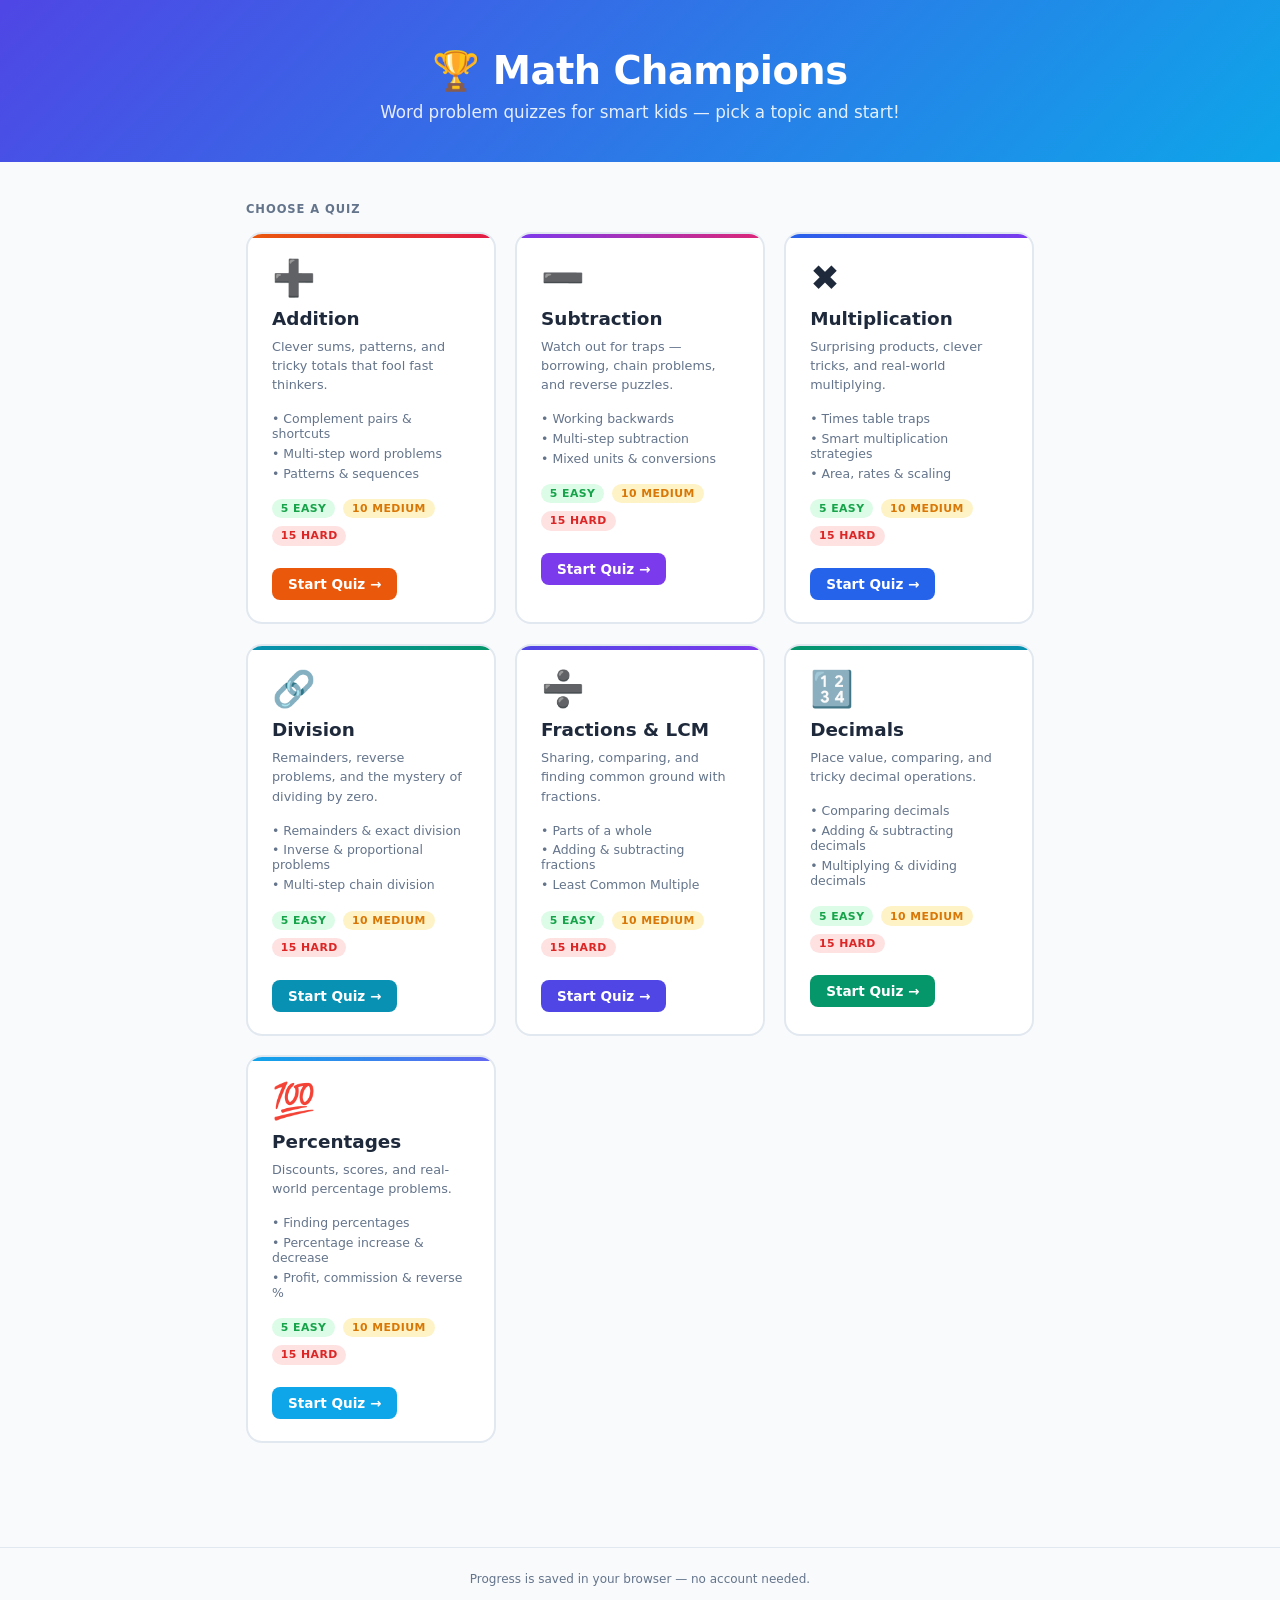
==== index.html @ 65eb4037 "Show 3 quiz cards per row on landing page Co-Authored-By: Claude Sonnet 4.6 <noreply@anthropic.com>" ====
<!DOCTYPE html>
<html lang="en">
<head>
  <meta charset="UTF-8" />
  <meta name="viewport" content="width=device-width, initial-scale=1.0" />
  <title>Math Champions</title>
  <style>
    :root {
      --text: #1e293b;
      --muted: #64748b;
      --border: #e2e8f0;
      --bg: #f8fafc;
    }
    * { box-sizing: border-box; margin: 0; padding: 0; }
    body {
      font-family: 'Segoe UI', system-ui, sans-serif;
      background: var(--bg);
      color: var(--text);
      min-height: 100vh;
      display: flex;
      flex-direction: column;
    }

    header {
      background: linear-gradient(135deg, #4f46e5 0%, #0ea5e9 100%);
      color: white;
      text-align: center;
      padding: 3rem 1rem 2.5rem;
    }
    header h1 { font-size: 2.4rem; font-weight: 900; letter-spacing: -0.5px; }
    header p  { font-size: 1.05rem; opacity: 0.88; margin-top: 0.5rem; }

    main {
      flex: 1;
      max-width: 820px;
      margin: 2.5rem auto;
      padding: 0 1rem 4rem;
      width: 100%;
    }

    .section-label {
      font-size: 0.72rem;
      font-weight: 700;
      text-transform: uppercase;
      letter-spacing: 0.08em;
      color: var(--muted);
      margin-bottom: 1rem;
    }

    .quiz-grid {
      display: grid;
      grid-template-columns: 1fr 1fr 1fr;
      gap: 1.2rem;
    }

    .quiz-card {
      background: white;
      border: 2px solid var(--border);
      border-radius: 16px;
      padding: 1.6rem 1.5rem 1.4rem;
      text-decoration: none;
      color: var(--text);
      display: flex;
      flex-direction: column;
      gap: 0.5rem;
      transition: transform 0.15s, box-shadow 0.15s, border-color 0.15s;
      position: relative;
      overflow: hidden;
    }
    .quiz-card::before {
      content: '';
      position: absolute;
      top: 0; left: 0; right: 0;
      height: 4px;
      border-radius: 16px 16px 0 0;
    }
    .quiz-card.fractions::before    { background: linear-gradient(90deg, #4f46e5, #7c3aed); }
    .quiz-card.percentages::before  { background: linear-gradient(90deg, #0ea5e9, #6366f1); }
    .quiz-card.decimals::before     { background: linear-gradient(90deg, #059669, #0891b2); }
    .quiz-card.addition::before     { background: linear-gradient(90deg, #ea580c, #e11d48); }
    .quiz-card.subtraction::before  { background: linear-gradient(90deg, #7c3aed, #db2777); }
    .quiz-card.multiplication::before { background: linear-gradient(90deg, #2563eb, #7c3aed); }
    .quiz-card.division::before     { background: linear-gradient(90deg, #0891b2, #059669); }

    .quiz-card:hover {
      transform: translateY(-3px);
      box-shadow: 0 8px 24px rgba(0,0,0,0.1);
    }
    .quiz-card.fractions:hover      { border-color: #a5b4fc; }
    .quiz-card.percentages:hover    { border-color: #7dd3fc; }
    .quiz-card.decimals:hover       { border-color: #6ee7b7; }
    .quiz-card.addition:hover       { border-color: #fdba74; }
    .quiz-card.subtraction:hover    { border-color: #d8b4fe; }
    .quiz-card.multiplication:hover { border-color: #93c5fd; }
    .quiz-card.division:hover       { border-color: #67e8f9; }

    .card-icon { font-size: 2.2rem; line-height: 1; margin-bottom: 0.3rem; }
    .card-title {
      font-size: 1.15rem;
      font-weight: 800;
    }
    .card-subtitle {
      font-size: 0.8rem;
      color: var(--muted);
      line-height: 1.5;
    }
    .card-meta {
      display: flex;
      gap: 0.5rem;
      flex-wrap: wrap;
      margin-top: 0.5rem;
    }
    .meta-tag {
      font-size: 0.68rem;
      font-weight: 700;
      padding: 0.2rem 0.55rem;
      border-radius: 50px;
      text-transform: uppercase;
      letter-spacing: 0.04em;
    }
    .tag-easy   { background: #dcfce7; color: #16a34a; }
    .tag-medium { background: #fef3c7; color: #d97706; }
    .tag-hard   { background: #fee2e2; color: #dc2626; }

    .card-cta {
      margin-top: 0.9rem;
      display: inline-flex;
      align-items: center;
      gap: 0.4rem;
      font-size: 0.85rem;
      font-weight: 700;
      padding: 0.5rem 1rem;
      border-radius: 8px;
      color: white;
      align-self: flex-start;
    }
    .quiz-card.fractions    .card-cta { background: #4f46e5; }
    .quiz-card.percentages  .card-cta { background: #0ea5e9; }
    .quiz-card.decimals     .card-cta { background: #059669; }
    .quiz-card.addition     .card-cta { background: #ea580c; }
    .quiz-card.subtraction  .card-cta { background: #7c3aed; }
    .quiz-card.multiplication .card-cta { background: #2563eb; }
    .quiz-card.division     .card-cta { background: #0891b2; }

    .topics-list {
      list-style: none;
      margin-top: 0.4rem;
    }
    .topics-list li {
      font-size: 0.78rem;
      color: var(--muted);
      padding: 0.15rem 0;
    }
    .topics-list li::before { content: '• '; }

    footer {
      text-align: center;
      font-size: 0.75rem;
      color: var(--muted);
      padding: 1.5rem 1rem;
      border-top: 1px solid var(--border);
    }

    @media (max-width: 700px) {
      .quiz-grid { grid-template-columns: 1fr 1fr; }
    }
    @media (max-width: 480px) {
      .quiz-grid { grid-template-columns: 1fr; }
      header h1 { font-size: 1.8rem; }
    }
  </style>
</head>
<body>

<header>
  <h1>🏆 Math Champions</h1>
  <p>Word problem quizzes for smart kids — pick a topic and start!</p>
</header>

<main>
  <div class="section-label">Choose a Quiz</div>
  <div class="quiz-grid">

    <a class="quiz-card addition" href="addition.html">
      <div class="card-icon">➕</div>
      <div class="card-title">Addition</div>
      <div class="card-subtitle">Clever sums, patterns, and tricky totals that fool fast thinkers.</div>
      <ul class="topics-list">
        <li>Complement pairs &amp; shortcuts</li>
        <li>Multi-step word problems</li>
        <li>Patterns &amp; sequences</li>
      </ul>
      <div class="card-meta">
        <span class="meta-tag tag-easy">5 Easy</span>
        <span class="meta-tag tag-medium">10 Medium</span>
        <span class="meta-tag tag-hard">15 Hard</span>
      </div>
      <span class="card-cta">Start Quiz →</span>
    </a>

    <a class="quiz-card subtraction" href="subtraction.html">
      <div class="card-icon">➖</div>
      <div class="card-title">Subtraction</div>
      <div class="card-subtitle">Watch out for traps — borrowing, chain problems, and reverse puzzles.</div>
      <ul class="topics-list">
        <li>Working backwards</li>
        <li>Multi-step subtraction</li>
        <li>Mixed units &amp; conversions</li>
      </ul>
      <div class="card-meta">
        <span class="meta-tag tag-easy">5 Easy</span>
        <span class="meta-tag tag-medium">10 Medium</span>
        <span class="meta-tag tag-hard">15 Hard</span>
      </div>
      <span class="card-cta">Start Quiz →</span>
    </a>

    <a class="quiz-card multiplication" href="multiplication.html">
      <div class="card-icon">✖️</div>
      <div class="card-title">Multiplication</div>
      <div class="card-subtitle">Surprising products, clever tricks, and real-world multiplying.</div>
      <ul class="topics-list">
        <li>Times table traps</li>
        <li>Smart multiplication strategies</li>
        <li>Area, rates &amp; scaling</li>
      </ul>
      <div class="card-meta">
        <span class="meta-tag tag-easy">5 Easy</span>
        <span class="meta-tag tag-medium">10 Medium</span>
        <span class="meta-tag tag-hard">15 Hard</span>
      </div>
      <span class="card-cta">Start Quiz →</span>
    </a>

    <a class="quiz-card division" href="division.html">
      <div class="card-icon">🔗</div>
      <div class="card-title">Division</div>
      <div class="card-subtitle">Remainders, reverse problems, and the mystery of dividing by zero.</div>
      <ul class="topics-list">
        <li>Remainders &amp; exact division</li>
        <li>Inverse &amp; proportional problems</li>
        <li>Multi-step chain division</li>
      </ul>
      <div class="card-meta">
        <span class="meta-tag tag-easy">5 Easy</span>
        <span class="meta-tag tag-medium">10 Medium</span>
        <span class="meta-tag tag-hard">15 Hard</span>
      </div>
      <span class="card-cta">Start Quiz →</span>
    </a>

    <a class="quiz-card fractions" href="fractions.html">
      <div class="card-icon">➗</div>
      <div class="card-title">Fractions &amp; LCM</div>
      <div class="card-subtitle">Sharing, comparing, and finding common ground with fractions.</div>
      <ul class="topics-list">
        <li>Parts of a whole</li>
        <li>Adding &amp; subtracting fractions</li>
        <li>Least Common Multiple</li>
      </ul>
      <div class="card-meta">
        <span class="meta-tag tag-easy">5 Easy</span>
        <span class="meta-tag tag-medium">10 Medium</span>
        <span class="meta-tag tag-hard">15 Hard</span>
      </div>
      <span class="card-cta">Start Quiz →</span>
    </a>

    <a class="quiz-card decimals" href="decimals.html">
      <div class="card-icon">🔢</div>
      <div class="card-title">Decimals</div>
      <div class="card-subtitle">Place value, comparing, and tricky decimal operations.</div>
      <ul class="topics-list">
        <li>Comparing decimals</li>
        <li>Adding &amp; subtracting decimals</li>
        <li>Multiplying &amp; dividing decimals</li>
      </ul>
      <div class="card-meta">
        <span class="meta-tag tag-easy">5 Easy</span>
        <span class="meta-tag tag-medium">10 Medium</span>
        <span class="meta-tag tag-hard">15 Hard</span>
      </div>
      <span class="card-cta">Start Quiz →</span>
    </a>

    <a class="quiz-card percentages" href="percentages.html">
      <div class="card-icon">💯</div>
      <div class="card-title">Percentages</div>
      <div class="card-subtitle">Discounts, scores, and real-world percentage problems.</div>
      <ul class="topics-list">
        <li>Finding percentages</li>
        <li>Percentage increase &amp; decrease</li>
        <li>Profit, commission &amp; reverse %</li>
      </ul>
      <div class="card-meta">
        <span class="meta-tag tag-easy">5 Easy</span>
        <span class="meta-tag tag-medium">10 Medium</span>
        <span class="meta-tag tag-hard">15 Hard</span>
      </div>
      <span class="card-cta">Start Quiz →</span>
    </a>

  </div>
</main>

<footer>Progress is saved in your browser — no account needed.</footer>

</body>
</html>
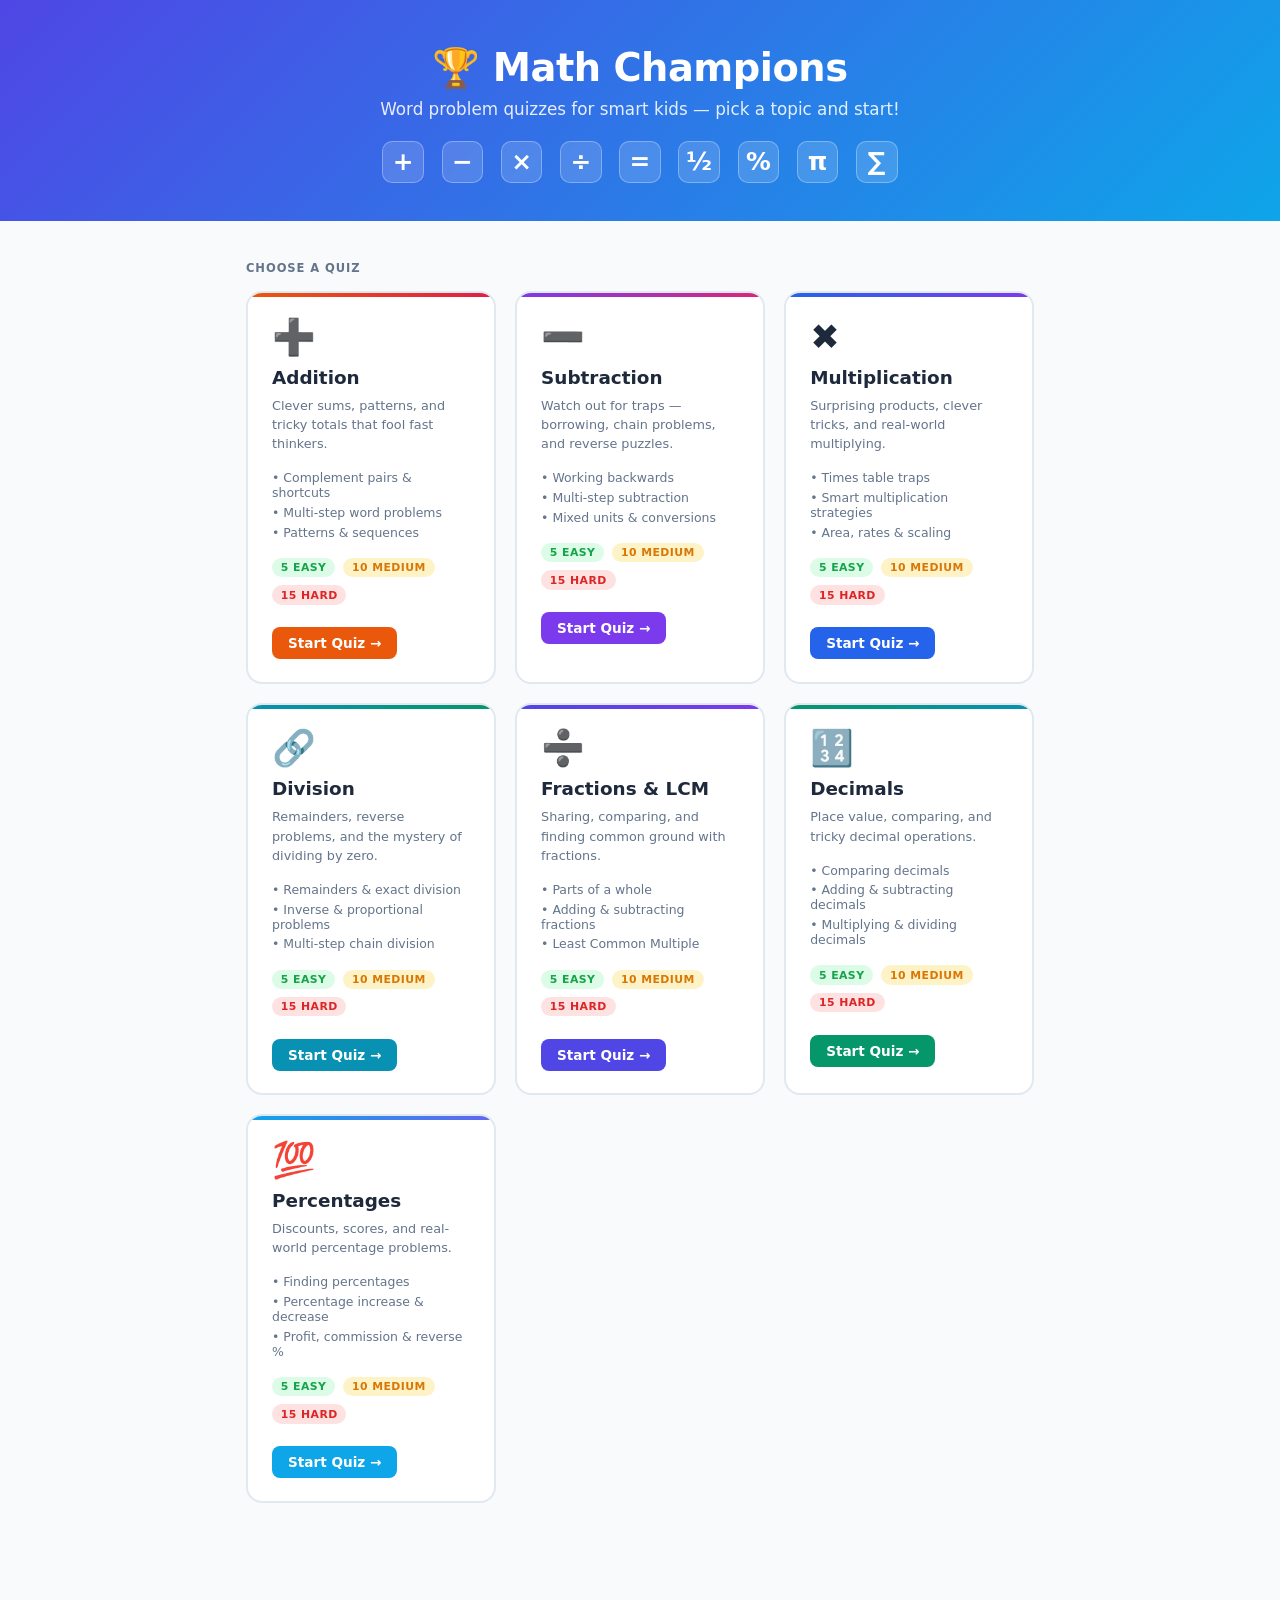
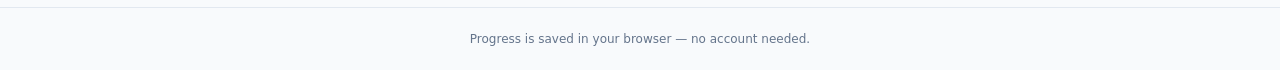
==== commit cd4cd7fd: "Add animated math symbol tiles to landing page header Co-Authored-By: Claude Sonnet 4.6 <noreply@ant" ====
--- a/index.html
+++ b/index.html
@@ -25,10 +25,49 @@
       background: linear-gradient(135deg, #4f46e5 0%, #0ea5e9 100%);
       color: white;
       text-align: center;
-      padding: 3rem 1rem 2.5rem;
-    }
-    header h1 { font-size: 2.4rem; font-weight: 900; letter-spacing: -0.5px; }
-    header p  { font-size: 1.05rem; opacity: 0.88; margin-top: 0.5rem; }
+      padding: 2.8rem 1rem 2.4rem;
+      overflow: hidden;
+      position: relative;
+    }
+    header h1 { font-size: 2.4rem; font-weight: 900; letter-spacing: -0.5px; position: relative; z-index: 1; }
+    header p  { font-size: 1.05rem; opacity: 0.88; margin-top: 0.5rem; position: relative; z-index: 1; }
+
+    .symbol-row {
+      display: flex;
+      justify-content: center;
+      gap: 1.1rem;
+      margin-top: 1.4rem;
+      flex-wrap: wrap;
+      position: relative;
+      z-index: 1;
+    }
+    .sym {
+      font-size: 1.55rem;
+      font-weight: 800;
+      background: rgba(255,255,255,0.15);
+      border: 1px solid rgba(255,255,255,0.3);
+      border-radius: 10px;
+      width: 2.6rem;
+      height: 2.6rem;
+      display: flex;
+      align-items: center;
+      justify-content: center;
+      animation: sym-float 3s ease-in-out infinite;
+      backdrop-filter: blur(2px);
+    }
+    .sym:nth-child(1) { animation-delay: 0s; }
+    .sym:nth-child(2) { animation-delay: 0.3s; }
+    .sym:nth-child(3) { animation-delay: 0.6s; }
+    .sym:nth-child(4) { animation-delay: 0.9s; }
+    .sym:nth-child(5) { animation-delay: 1.2s; }
+    .sym:nth-child(6) { animation-delay: 1.5s; }
+    .sym:nth-child(7) { animation-delay: 1.8s; }
+    .sym:nth-child(8) { animation-delay: 2.1s; }
+    .sym:nth-child(9) { animation-delay: 2.4s; }
+    @keyframes sym-float {
+      0%, 100% { transform: translateY(0);   opacity: 0.75; }
+      50%       { transform: translateY(-5px); opacity: 1; }
+    }
 
     main {
       flex: 1;
@@ -175,6 +214,17 @@
 <header>
   <h1>🏆 Math Champions</h1>
   <p>Word problem quizzes for smart kids — pick a topic and start!</p>
+  <div class="symbol-row">
+    <div class="sym">+</div>
+    <div class="sym">−</div>
+    <div class="sym">×</div>
+    <div class="sym">÷</div>
+    <div class="sym">=</div>
+    <div class="sym">½</div>
+    <div class="sym">%</div>
+    <div class="sym">π</div>
+    <div class="sym">∑</div>
+  </div>
 </header>
 
 <main>
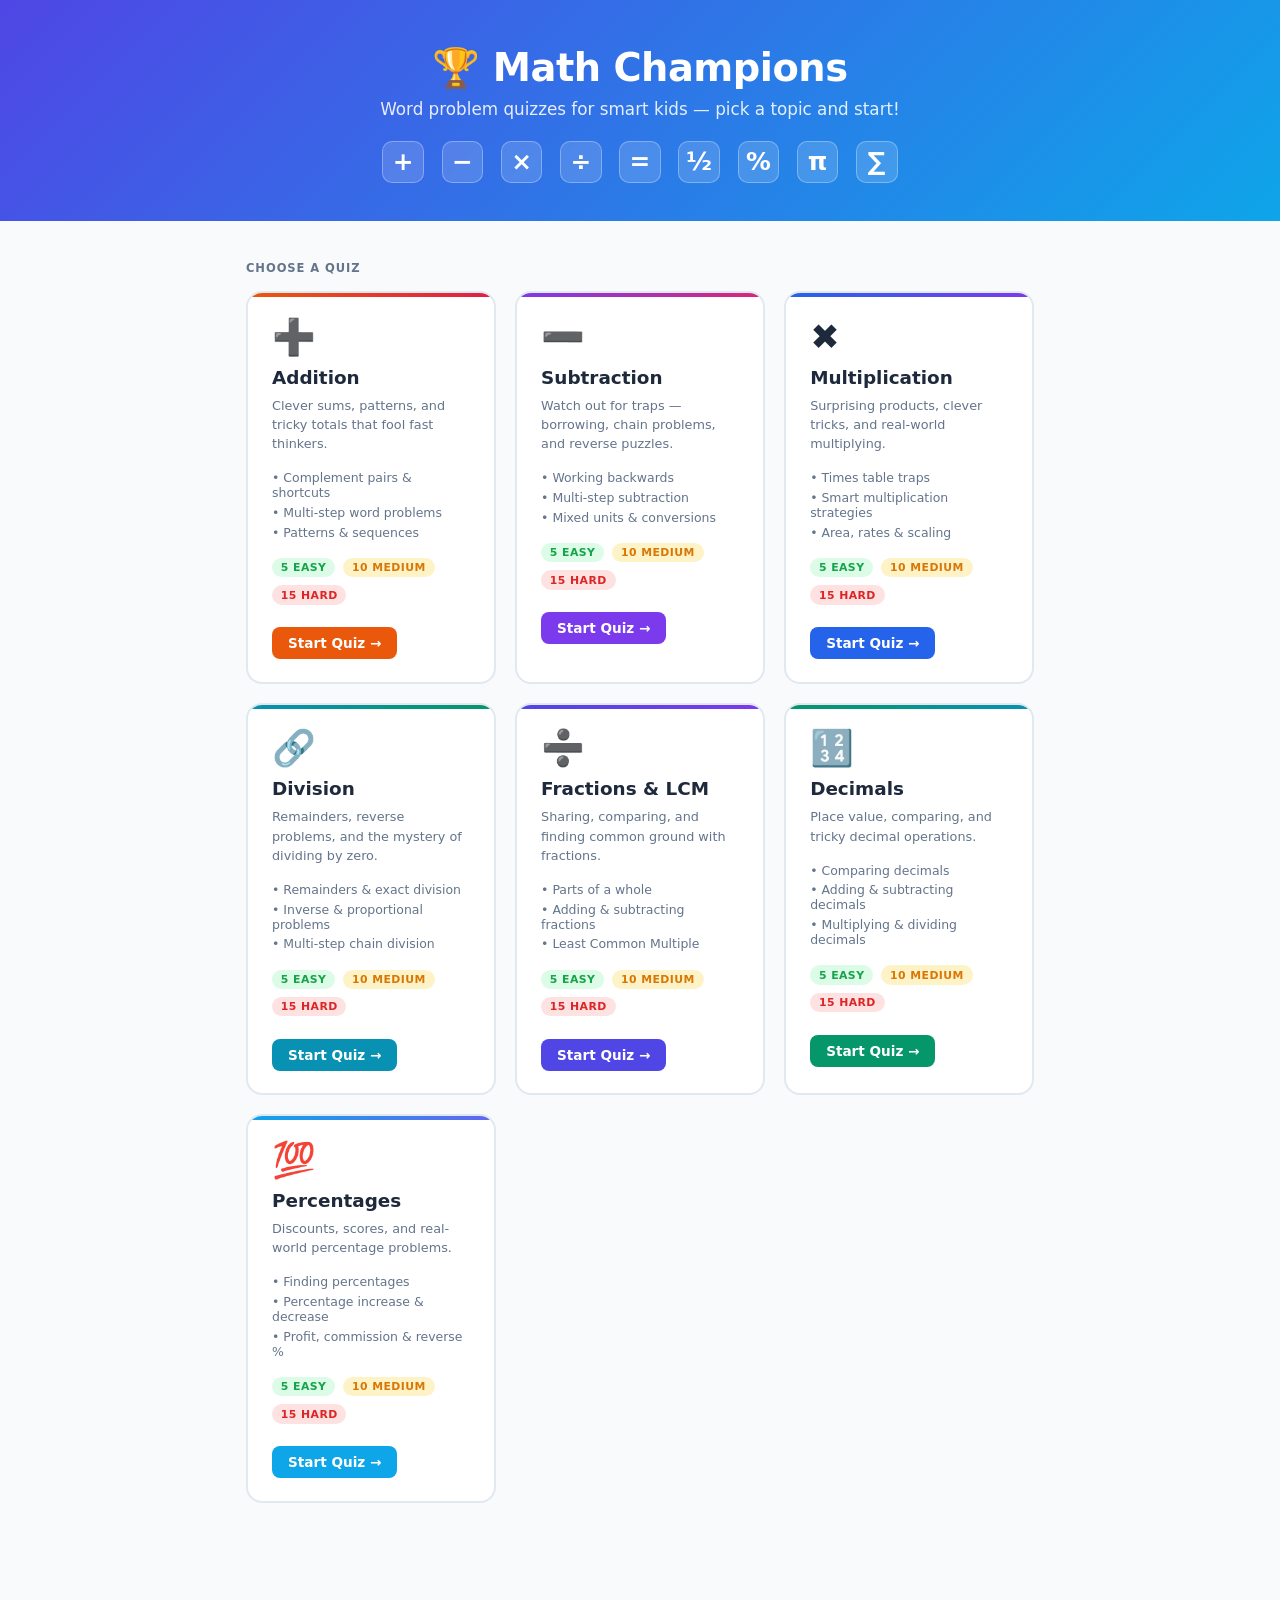
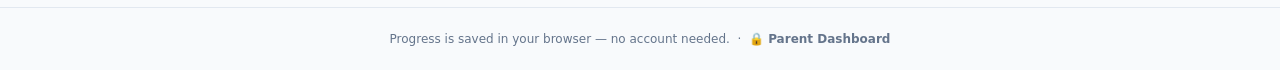
==== commit 0356883f: "Add parent dashboard with PIN login and performance charts parents.html: 4-digit PIN screen (default" ====
--- a/index.html
+++ b/index.html
@@ -353,7 +353,10 @@
   </div>
 </main>
 
-<footer>Progress is saved in your browser — no account needed.</footer>
+<footer>
+  Progress is saved in your browser — no account needed. &nbsp;·&nbsp;
+  <a href="parents.html" style="color:inherit;font-weight:600;text-decoration:none;">🔒 Parent Dashboard</a>
+</footer>
 
 </body>
 </html>
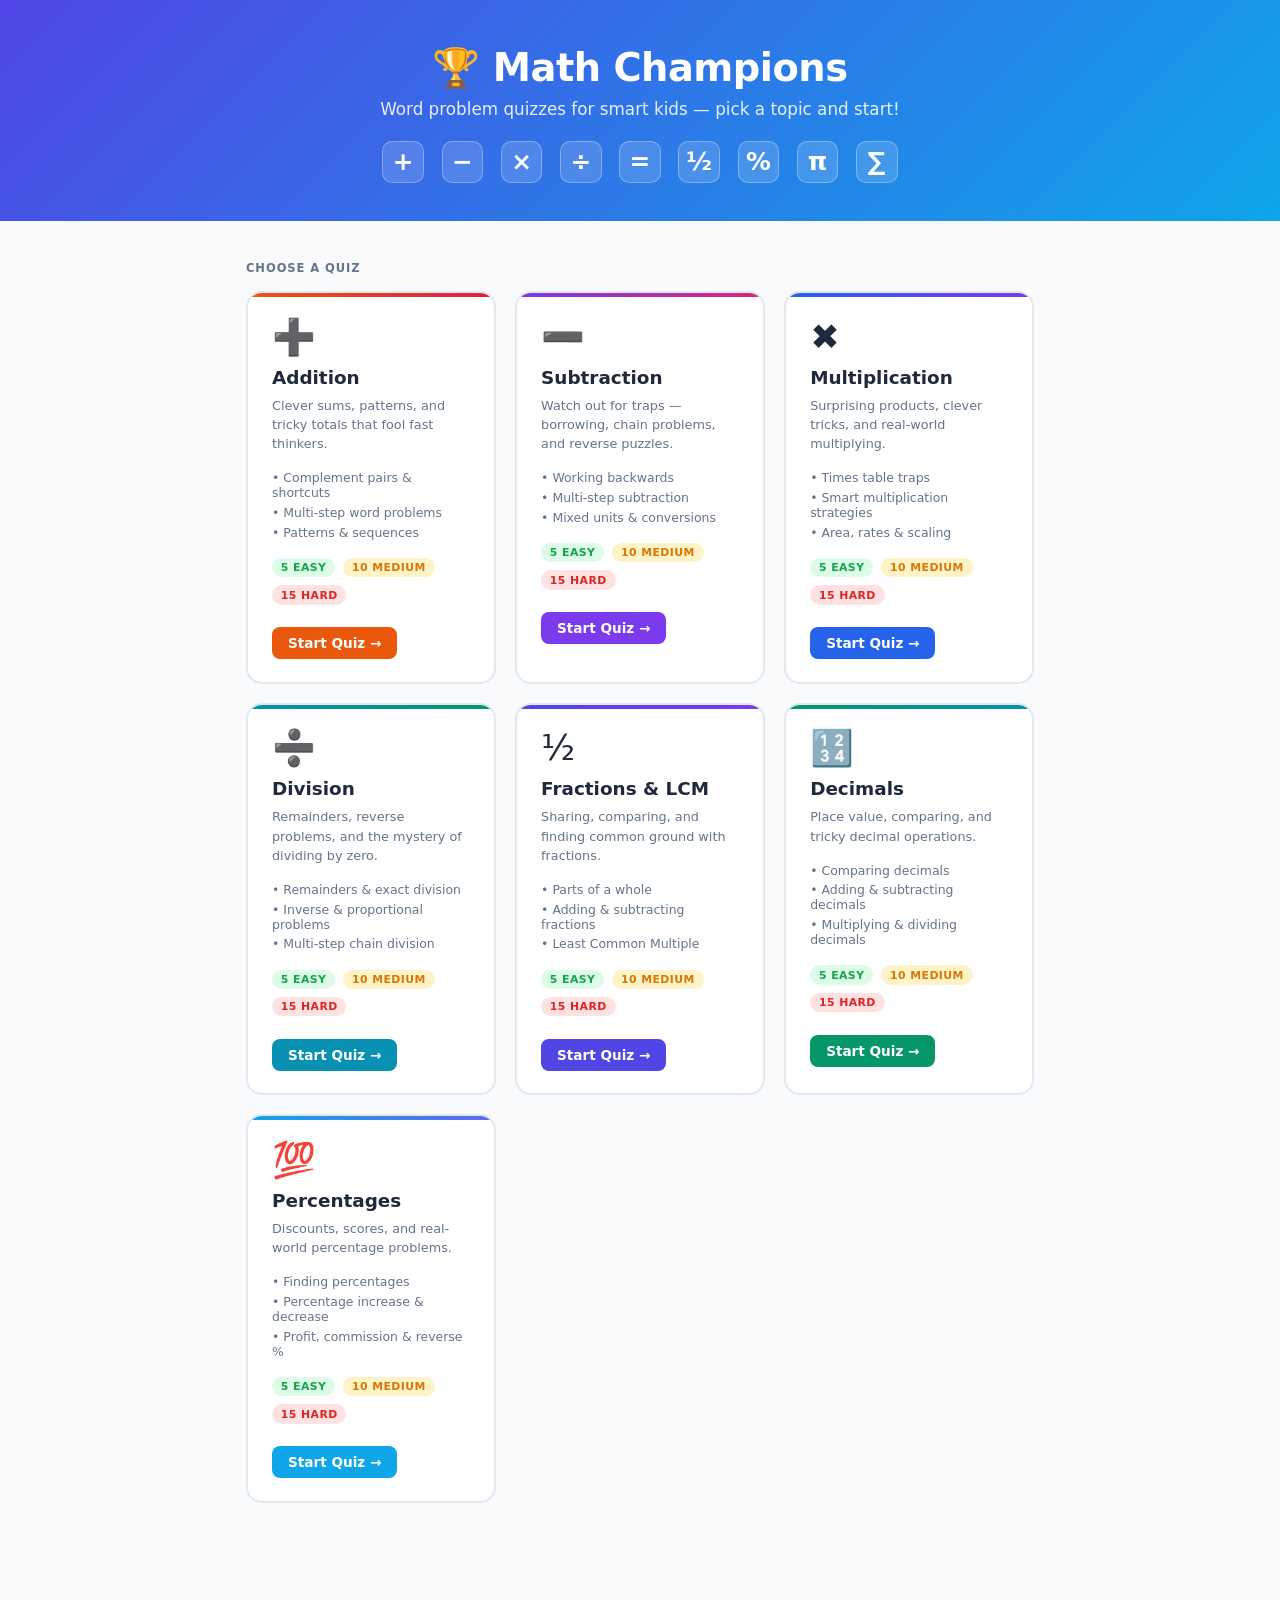
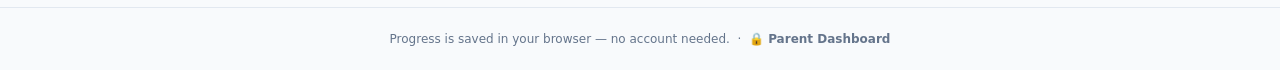
==== commit 10dbb4ec: "Fix icons: Division gets ➗, Fractions gets ½ Co-Authored-By: Claude Sonnet 4.6 <noreply@anthropic.co" ====
--- a/index.html
+++ b/index.html
@@ -283,7 +283,7 @@
     </a>
 
     <a class="quiz-card division" href="division.html">
-      <div class="card-icon">🔗</div>
+      <div class="card-icon">➗</div>
       <div class="card-title">Division</div>
       <div class="card-subtitle">Remainders, reverse problems, and the mystery of dividing by zero.</div>
       <ul class="topics-list">
@@ -300,7 +300,7 @@
     </a>
 
     <a class="quiz-card fractions" href="fractions.html">
-      <div class="card-icon">➗</div>
+      <div class="card-icon">½</div>
       <div class="card-title">Fractions &amp; LCM</div>
       <div class="card-subtitle">Sharing, comparing, and finding common ground with fractions.</div>
       <ul class="topics-list">
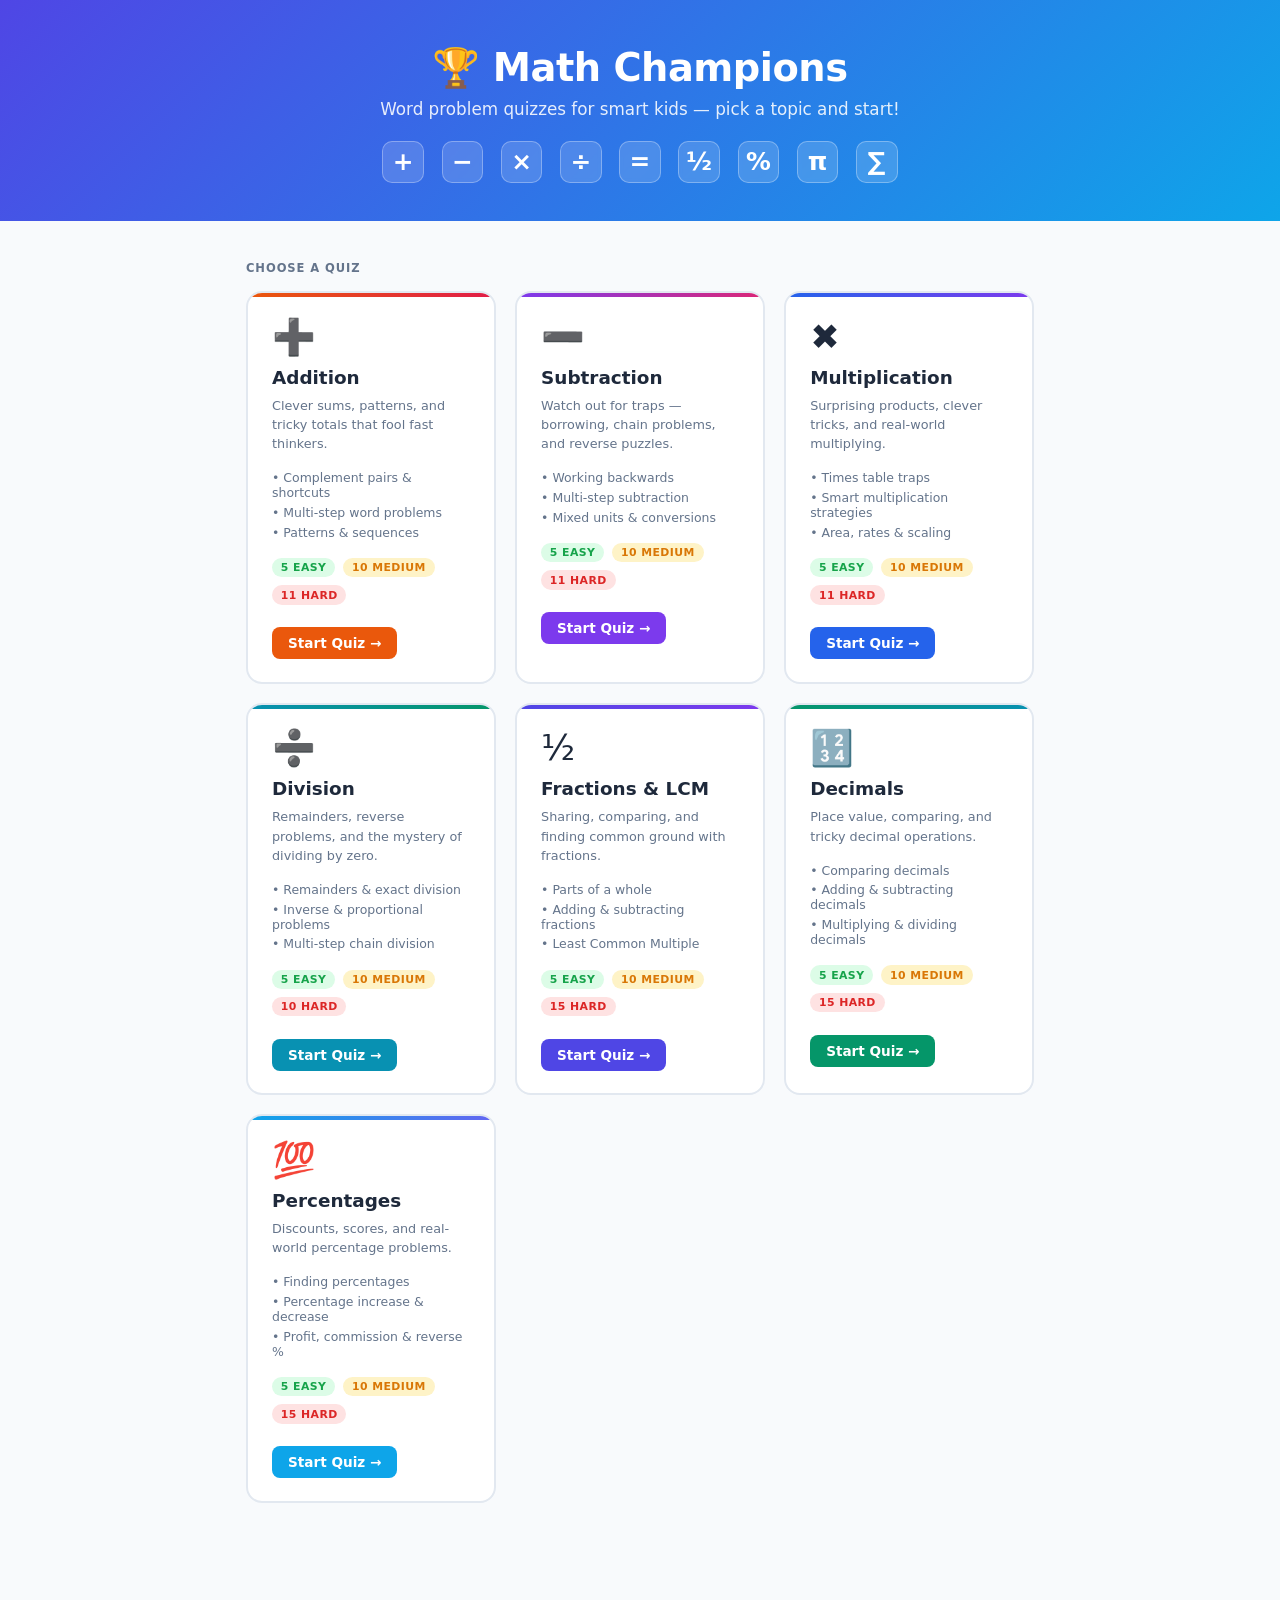
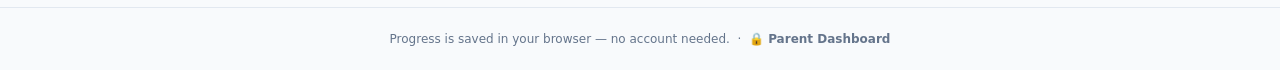
==== commit 87ebb41d: "Refactor: split monolithic HTML into CSS/JS/JSON architecture - All shared styles consolidated into " ====
--- a/index.html
+++ b/index.html
@@ -4,214 +4,11 @@
   <meta charset="UTF-8" />
   <meta name="viewport" content="width=device-width, initial-scale=1.0" />
   <title>Math Champions</title>
-  <style>
-    :root {
-      --text: #1e293b;
-      --muted: #64748b;
-      --border: #e2e8f0;
-      --bg: #f8fafc;
-    }
-    * { box-sizing: border-box; margin: 0; padding: 0; }
-    body {
-      font-family: 'Segoe UI', system-ui, sans-serif;
-      background: var(--bg);
-      color: var(--text);
-      min-height: 100vh;
-      display: flex;
-      flex-direction: column;
-    }
+  <link rel="stylesheet" href="css/main.css" />
+</head>
+<body class="landing">
 
-    header {
-      background: linear-gradient(135deg, #4f46e5 0%, #0ea5e9 100%);
-      color: white;
-      text-align: center;
-      padding: 2.8rem 1rem 2.4rem;
-      overflow: hidden;
-      position: relative;
-    }
-    header h1 { font-size: 2.4rem; font-weight: 900; letter-spacing: -0.5px; position: relative; z-index: 1; }
-    header p  { font-size: 1.05rem; opacity: 0.88; margin-top: 0.5rem; position: relative; z-index: 1; }
-
-    .symbol-row {
-      display: flex;
-      justify-content: center;
-      gap: 1.1rem;
-      margin-top: 1.4rem;
-      flex-wrap: wrap;
-      position: relative;
-      z-index: 1;
-    }
-    .sym {
-      font-size: 1.55rem;
-      font-weight: 800;
-      background: rgba(255,255,255,0.15);
-      border: 1px solid rgba(255,255,255,0.3);
-      border-radius: 10px;
-      width: 2.6rem;
-      height: 2.6rem;
-      display: flex;
-      align-items: center;
-      justify-content: center;
-      animation: sym-float 3s ease-in-out infinite;
-      backdrop-filter: blur(2px);
-    }
-    .sym:nth-child(1) { animation-delay: 0s; }
-    .sym:nth-child(2) { animation-delay: 0.3s; }
-    .sym:nth-child(3) { animation-delay: 0.6s; }
-    .sym:nth-child(4) { animation-delay: 0.9s; }
-    .sym:nth-child(5) { animation-delay: 1.2s; }
-    .sym:nth-child(6) { animation-delay: 1.5s; }
-    .sym:nth-child(7) { animation-delay: 1.8s; }
-    .sym:nth-child(8) { animation-delay: 2.1s; }
-    .sym:nth-child(9) { animation-delay: 2.4s; }
-    @keyframes sym-float {
-      0%, 100% { transform: translateY(0);   opacity: 0.75; }
-      50%       { transform: translateY(-5px); opacity: 1; }
-    }
-
-    main {
-      flex: 1;
-      max-width: 820px;
-      margin: 2.5rem auto;
-      padding: 0 1rem 4rem;
-      width: 100%;
-    }
-
-    .section-label {
-      font-size: 0.72rem;
-      font-weight: 700;
-      text-transform: uppercase;
-      letter-spacing: 0.08em;
-      color: var(--muted);
-      margin-bottom: 1rem;
-    }
-
-    .quiz-grid {
-      display: grid;
-      grid-template-columns: 1fr 1fr 1fr;
-      gap: 1.2rem;
-    }
-
-    .quiz-card {
-      background: white;
-      border: 2px solid var(--border);
-      border-radius: 16px;
-      padding: 1.6rem 1.5rem 1.4rem;
-      text-decoration: none;
-      color: var(--text);
-      display: flex;
-      flex-direction: column;
-      gap: 0.5rem;
-      transition: transform 0.15s, box-shadow 0.15s, border-color 0.15s;
-      position: relative;
-      overflow: hidden;
-    }
-    .quiz-card::before {
-      content: '';
-      position: absolute;
-      top: 0; left: 0; right: 0;
-      height: 4px;
-      border-radius: 16px 16px 0 0;
-    }
-    .quiz-card.fractions::before    { background: linear-gradient(90deg, #4f46e5, #7c3aed); }
-    .quiz-card.percentages::before  { background: linear-gradient(90deg, #0ea5e9, #6366f1); }
-    .quiz-card.decimals::before     { background: linear-gradient(90deg, #059669, #0891b2); }
-    .quiz-card.addition::before     { background: linear-gradient(90deg, #ea580c, #e11d48); }
-    .quiz-card.subtraction::before  { background: linear-gradient(90deg, #7c3aed, #db2777); }
-    .quiz-card.multiplication::before { background: linear-gradient(90deg, #2563eb, #7c3aed); }
-    .quiz-card.division::before     { background: linear-gradient(90deg, #0891b2, #059669); }
-
-    .quiz-card:hover {
-      transform: translateY(-3px);
-      box-shadow: 0 8px 24px rgba(0,0,0,0.1);
-    }
-    .quiz-card.fractions:hover      { border-color: #a5b4fc; }
-    .quiz-card.percentages:hover    { border-color: #7dd3fc; }
-    .quiz-card.decimals:hover       { border-color: #6ee7b7; }
-    .quiz-card.addition:hover       { border-color: #fdba74; }
-    .quiz-card.subtraction:hover    { border-color: #d8b4fe; }
-    .quiz-card.multiplication:hover { border-color: #93c5fd; }
-    .quiz-card.division:hover       { border-color: #67e8f9; }
-
-    .card-icon { font-size: 2.2rem; line-height: 1; margin-bottom: 0.3rem; }
-    .card-title {
-      font-size: 1.15rem;
-      font-weight: 800;
-    }
-    .card-subtitle {
-      font-size: 0.8rem;
-      color: var(--muted);
-      line-height: 1.5;
-    }
-    .card-meta {
-      display: flex;
-      gap: 0.5rem;
-      flex-wrap: wrap;
-      margin-top: 0.5rem;
-    }
-    .meta-tag {
-      font-size: 0.68rem;
-      font-weight: 700;
-      padding: 0.2rem 0.55rem;
-      border-radius: 50px;
-      text-transform: uppercase;
-      letter-spacing: 0.04em;
-    }
-    .tag-easy   { background: #dcfce7; color: #16a34a; }
-    .tag-medium { background: #fef3c7; color: #d97706; }
-    .tag-hard   { background: #fee2e2; color: #dc2626; }
-
-    .card-cta {
-      margin-top: 0.9rem;
-      display: inline-flex;
-      align-items: center;
-      gap: 0.4rem;
-      font-size: 0.85rem;
-      font-weight: 700;
-      padding: 0.5rem 1rem;
-      border-radius: 8px;
-      color: white;
-      align-self: flex-start;
-    }
-    .quiz-card.fractions    .card-cta { background: #4f46e5; }
-    .quiz-card.percentages  .card-cta { background: #0ea5e9; }
-    .quiz-card.decimals     .card-cta { background: #059669; }
-    .quiz-card.addition     .card-cta { background: #ea580c; }
-    .quiz-card.subtraction  .card-cta { background: #7c3aed; }
-    .quiz-card.multiplication .card-cta { background: #2563eb; }
-    .quiz-card.division     .card-cta { background: #0891b2; }
-
-    .topics-list {
-      list-style: none;
-      margin-top: 0.4rem;
-    }
-    .topics-list li {
-      font-size: 0.78rem;
-      color: var(--muted);
-      padding: 0.15rem 0;
-    }
-    .topics-list li::before { content: '• '; }
-
-    footer {
-      text-align: center;
-      font-size: 0.75rem;
-      color: var(--muted);
-      padding: 1.5rem 1rem;
-      border-top: 1px solid var(--border);
-    }
-
-    @media (max-width: 700px) {
-      .quiz-grid { grid-template-columns: 1fr 1fr; }
-    }
-    @media (max-width: 480px) {
-      .quiz-grid { grid-template-columns: 1fr; }
-      header h1 { font-size: 1.8rem; }
-    }
-  </style>
-</head>
-<body>
-
-<header>
+<header class="landing-header">
   <h1>🏆 Math Champions</h1>
   <p>Word problem quizzes for smart kids — pick a topic and start!</p>
   <div class="symbol-row">
@@ -227,11 +24,11 @@
   </div>
 </header>
 
-<main>
+<main class="landing-main">
   <div class="section-label">Choose a Quiz</div>
   <div class="quiz-grid">
 
-    <a class="quiz-card addition" href="addition.html">
+    <a class="quiz-card addition" href="quiz.html?subject=addition">
       <div class="card-icon">➕</div>
       <div class="card-title">Addition</div>
       <div class="card-subtitle">Clever sums, patterns, and tricky totals that fool fast thinkers.</div>
@@ -243,12 +40,12 @@
       <div class="card-meta">
         <span class="meta-tag tag-easy">5 Easy</span>
         <span class="meta-tag tag-medium">10 Medium</span>
-        <span class="meta-tag tag-hard">15 Hard</span>
+        <span class="meta-tag tag-hard">11 Hard</span>
       </div>
       <span class="card-cta">Start Quiz →</span>
     </a>
 
-    <a class="quiz-card subtraction" href="subtraction.html">
+    <a class="quiz-card subtraction" href="quiz.html?subject=subtraction">
       <div class="card-icon">➖</div>
       <div class="card-title">Subtraction</div>
       <div class="card-subtitle">Watch out for traps — borrowing, chain problems, and reverse puzzles.</div>
@@ -260,12 +57,12 @@
       <div class="card-meta">
         <span class="meta-tag tag-easy">5 Easy</span>
         <span class="meta-tag tag-medium">10 Medium</span>
-        <span class="meta-tag tag-hard">15 Hard</span>
+        <span class="meta-tag tag-hard">11 Hard</span>
       </div>
       <span class="card-cta">Start Quiz →</span>
     </a>
 
-    <a class="quiz-card multiplication" href="multiplication.html">
+    <a class="quiz-card multiplication" href="quiz.html?subject=multiplication">
       <div class="card-icon">✖️</div>
       <div class="card-title">Multiplication</div>
       <div class="card-subtitle">Surprising products, clever tricks, and real-world multiplying.</div>
@@ -277,12 +74,12 @@
       <div class="card-meta">
         <span class="meta-tag tag-easy">5 Easy</span>
         <span class="meta-tag tag-medium">10 Medium</span>
-        <span class="meta-tag tag-hard">15 Hard</span>
+        <span class="meta-tag tag-hard">11 Hard</span>
       </div>
       <span class="card-cta">Start Quiz →</span>
     </a>
 
-    <a class="quiz-card division" href="division.html">
+    <a class="quiz-card division" href="quiz.html?subject=division">
       <div class="card-icon">➗</div>
       <div class="card-title">Division</div>
       <div class="card-subtitle">Remainders, reverse problems, and the mystery of dividing by zero.</div>
@@ -294,12 +91,12 @@
       <div class="card-meta">
         <span class="meta-tag tag-easy">5 Easy</span>
         <span class="meta-tag tag-medium">10 Medium</span>
-        <span class="meta-tag tag-hard">15 Hard</span>
+        <span class="meta-tag tag-hard">10 Hard</span>
       </div>
       <span class="card-cta">Start Quiz →</span>
     </a>
 
-    <a class="quiz-card fractions" href="fractions.html">
+    <a class="quiz-card fractions" href="quiz.html?subject=fractions">
       <div class="card-icon">½</div>
       <div class="card-title">Fractions &amp; LCM</div>
       <div class="card-subtitle">Sharing, comparing, and finding common ground with fractions.</div>
@@ -316,7 +113,7 @@
       <span class="card-cta">Start Quiz →</span>
     </a>
 
-    <a class="quiz-card decimals" href="decimals.html">
+    <a class="quiz-card decimals" href="quiz.html?subject=decimals">
       <div class="card-icon">🔢</div>
       <div class="card-title">Decimals</div>
       <div class="card-subtitle">Place value, comparing, and tricky decimal operations.</div>
@@ -333,7 +130,7 @@
       <span class="card-cta">Start Quiz →</span>
     </a>
 
-    <a class="quiz-card percentages" href="percentages.html">
+    <a class="quiz-card percentages" href="quiz.html?subject=percentages">
       <div class="card-icon">💯</div>
       <div class="card-title">Percentages</div>
       <div class="card-subtitle">Discounts, scores, and real-world percentage problems.</div>
--- a/css/main.css
+++ b/css/main.css
@@ -0,0 +1,644 @@
+/* ══════════════════════════════════════════════════════════════
+   Math Champions — Shared Styles
+   Used by: index.html, quiz.html, parents.html
+   ══════════════════════════════════════════════════════════════ */
+
+/* ── CSS Custom Properties ─────────────────────────────────── */
+:root {
+  /* Subject primary colour — overridden dynamically by quiz.js */
+  --primary: #4f46e5;
+
+  /* Difficulty colours */
+  --easy:   #16a34a;
+  --medium: #d97706;
+  --hard:   #dc2626;
+
+  /* Layout & base */
+  --bg:     #f8fafc;
+  --card:   #ffffff;
+  --text:   #1e293b;
+  --muted:  #64748b;
+  --border: #e2e8f0;
+  --radius: 12px;
+}
+
+/* ── Reset ─────────────────────────────────────────────────── */
+*, *::before, *::after { box-sizing: border-box; margin: 0; padding: 0; }
+
+body {
+  font-family: 'Segoe UI', system-ui, sans-serif;
+  background: var(--bg);
+  color: var(--text);
+  min-height: 100vh;
+}
+
+
+/* ══════════════════════════════════════════════════════════════
+   LANDING PAGE (index.html)
+   ══════════════════════════════════════════════════════════════ */
+
+/* Header */
+body.landing {
+  display: flex;
+  flex-direction: column;
+}
+
+.landing-header {
+  background: linear-gradient(135deg, #4f46e5 0%, #0ea5e9 100%);
+  color: white;
+  text-align: center;
+  padding: 2.8rem 1rem 2.4rem;
+  overflow: hidden;
+  position: relative;
+}
+.landing-header h1 { font-size: 2.4rem; font-weight: 900; letter-spacing: -0.5px; position: relative; z-index: 1; }
+.landing-header p  { font-size: 1.05rem; opacity: 0.88; margin-top: 0.5rem; position: relative; z-index: 1; }
+
+/* Animated math symbol tiles */
+.symbol-row {
+  display: flex;
+  justify-content: center;
+  gap: 1.1rem;
+  margin-top: 1.4rem;
+  flex-wrap: wrap;
+  position: relative;
+  z-index: 1;
+}
+.sym {
+  font-size: 1.55rem;
+  font-weight: 800;
+  background: rgba(255,255,255,0.15);
+  border: 1px solid rgba(255,255,255,0.3);
+  border-radius: 10px;
+  width: 2.6rem;
+  height: 2.6rem;
+  display: flex;
+  align-items: center;
+  justify-content: center;
+  animation: sym-float 3s ease-in-out infinite;
+  backdrop-filter: blur(2px);
+}
+.sym:nth-child(1) { animation-delay: 0s; }
+.sym:nth-child(2) { animation-delay: 0.3s; }
+.sym:nth-child(3) { animation-delay: 0.6s; }
+.sym:nth-child(4) { animation-delay: 0.9s; }
+.sym:nth-child(5) { animation-delay: 1.2s; }
+.sym:nth-child(6) { animation-delay: 1.5s; }
+.sym:nth-child(7) { animation-delay: 1.8s; }
+.sym:nth-child(8) { animation-delay: 2.1s; }
+.sym:nth-child(9) { animation-delay: 2.4s; }
+@keyframes sym-float {
+  0%, 100% { transform: translateY(0);   opacity: 0.75; }
+  50%       { transform: translateY(-5px); opacity: 1; }
+}
+
+/* Landing main */
+.landing-main {
+  flex: 1;
+  max-width: 820px;
+  margin: 2.5rem auto;
+  padding: 0 1rem 4rem;
+  width: 100%;
+}
+.section-label {
+  font-size: 0.72rem;
+  font-weight: 700;
+  text-transform: uppercase;
+  letter-spacing: 0.08em;
+  color: var(--muted);
+  margin-bottom: 1rem;
+}
+
+/* Quiz grid */
+.quiz-grid {
+  display: grid;
+  grid-template-columns: 1fr 1fr 1fr;
+  gap: 1.2rem;
+}
+
+/* Quiz cards */
+.quiz-card {
+  background: white;
+  border: 2px solid var(--border);
+  border-radius: 16px;
+  padding: 1.6rem 1.5rem 1.4rem;
+  text-decoration: none;
+  color: var(--text);
+  display: flex;
+  flex-direction: column;
+  gap: 0.5rem;
+  transition: transform 0.15s, box-shadow 0.15s, border-color 0.15s;
+  position: relative;
+  overflow: hidden;
+}
+.quiz-card::before {
+  content: '';
+  position: absolute;
+  top: 0; left: 0; right: 0;
+  height: 4px;
+  border-radius: 16px 16px 0 0;
+}
+.quiz-card.addition::before       { background: linear-gradient(90deg, #ea580c, #e11d48); }
+.quiz-card.subtraction::before    { background: linear-gradient(90deg, #7c3aed, #db2777); }
+.quiz-card.multiplication::before { background: linear-gradient(90deg, #2563eb, #7c3aed); }
+.quiz-card.division::before       { background: linear-gradient(90deg, #0891b2, #059669); }
+.quiz-card.fractions::before      { background: linear-gradient(90deg, #4f46e5, #7c3aed); }
+.quiz-card.decimals::before       { background: linear-gradient(90deg, #059669, #0891b2); }
+.quiz-card.percentages::before    { background: linear-gradient(90deg, #0ea5e9, #6366f1); }
+
+.quiz-card:hover { transform: translateY(-3px); box-shadow: 0 8px 24px rgba(0,0,0,0.1); }
+.quiz-card.addition:hover       { border-color: #fdba74; }
+.quiz-card.subtraction:hover    { border-color: #d8b4fe; }
+.quiz-card.multiplication:hover { border-color: #93c5fd; }
+.quiz-card.division:hover       { border-color: #67e8f9; }
+.quiz-card.fractions:hover      { border-color: #a5b4fc; }
+.quiz-card.decimals:hover       { border-color: #6ee7b7; }
+.quiz-card.percentages:hover    { border-color: #7dd3fc; }
+
+.card-icon     { font-size: 2.2rem; line-height: 1; margin-bottom: 0.3rem; }
+.card-title    { font-size: 1.15rem; font-weight: 800; }
+.card-subtitle { font-size: 0.8rem; color: var(--muted); line-height: 1.5; }
+
+.card-meta { display: flex; gap: 0.5rem; flex-wrap: wrap; margin-top: 0.5rem; }
+.meta-tag {
+  font-size: 0.68rem;
+  font-weight: 700;
+  padding: 0.2rem 0.55rem;
+  border-radius: 50px;
+  text-transform: uppercase;
+  letter-spacing: 0.04em;
+}
+.tag-easy   { background: #dcfce7; color: #16a34a; }
+.tag-medium { background: #fef3c7; color: #d97706; }
+.tag-hard   { background: #fee2e2; color: #dc2626; }
+
+.card-cta {
+  margin-top: 0.9rem;
+  display: inline-flex;
+  align-items: center;
+  gap: 0.4rem;
+  font-size: 0.85rem;
+  font-weight: 700;
+  padding: 0.5rem 1rem;
+  border-radius: 8px;
+  color: white;
+  align-self: flex-start;
+}
+.quiz-card.addition       .card-cta { background: #ea580c; }
+.quiz-card.subtraction    .card-cta { background: #7c3aed; }
+.quiz-card.multiplication .card-cta { background: #2563eb; }
+.quiz-card.division       .card-cta { background: #0891b2; }
+.quiz-card.fractions      .card-cta { background: #4f46e5; }
+.quiz-card.decimals       .card-cta { background: #059669; }
+.quiz-card.percentages    .card-cta { background: #0ea5e9; }
+
+.topics-list { list-style: none; margin-top: 0.4rem; }
+.topics-list li { font-size: 0.78rem; color: var(--muted); padding: 0.15rem 0; }
+.topics-list li::before { content: '• '; }
+
+/* Footer */
+footer {
+  text-align: center;
+  font-size: 0.75rem;
+  color: var(--muted);
+  padding: 1.5rem 1rem;
+  border-top: 1px solid var(--border);
+}
+
+
+/* ══════════════════════════════════════════════════════════════
+   QUIZ PAGE (quiz.html)
+   ══════════════════════════════════════════════════════════════ */
+
+/* Quiz header */
+.quiz-header {
+  background: linear-gradient(135deg, var(--primary) 0%, var(--primary-end, var(--primary)) 100%);
+  color: white;
+  padding: 1.5rem 1rem 1.2rem;
+  text-align: center;
+}
+.quiz-header h1 { font-size: 1.8rem; font-weight: 800; }
+.quiz-header p  { font-size: 0.9rem; opacity: 0.9; margin-top: 0.3rem; }
+
+.home-link {
+  display: inline-block;
+  color: rgba(255,255,255,0.75);
+  font-size: 0.78rem;
+  font-weight: 600;
+  text-decoration: none;
+  margin-bottom: 0.4rem;
+}
+.home-link:hover { color: white; }
+
+/* Scoreboard */
+.scoreboard {
+  display: flex;
+  justify-content: center;
+  gap: 1.5rem;
+  margin-top: 0.9rem;
+  background: rgba(255,255,255,0.15);
+  border-radius: 50px;
+  padding: 0.5rem 1.8rem;
+  width: fit-content;
+  margin-left: auto;
+  margin-right: auto;
+  flex-wrap: wrap;
+}
+.scoreboard span { font-size: 0.9rem; font-weight: 600; }
+
+/* Progress bar */
+.progress-wrap {
+  margin: 0.8rem auto 0;
+  max-width: 340px;
+  background: rgba(255,255,255,0.2);
+  border-radius: 50px;
+  height: 7px;
+  overflow: hidden;
+}
+.progress-bar {
+  height: 100%;
+  background: white;
+  border-radius: 50px;
+  transition: width 0.4s ease;
+  width: 0%;
+}
+.progress-label { font-size: 0.75rem; opacity: 0.85; margin-top: 0.35rem; text-align: center; }
+
+/* Progress panel button */
+.progress-btn {
+  background: rgba(255,255,255,0.18);
+  border: 1px solid rgba(255,255,255,0.35);
+  color: white;
+  border-radius: 50px;
+  padding: 0.35rem 1rem;
+  font-size: 0.8rem;
+  font-weight: 600;
+  cursor: pointer;
+  margin-top: 0.6rem;
+  transition: background 0.15s;
+}
+.progress-btn:hover { background: rgba(255,255,255,0.3); }
+
+/* Main quiz area */
+.quiz-main {
+  max-width: 680px;
+  margin: 2rem auto;
+  padding: 0 1rem 4rem;
+}
+
+/* Question card */
+.card {
+  background: var(--card);
+  border: 2px solid var(--border);
+  border-radius: var(--radius);
+  padding: 1.6rem 1.6rem 1.4rem;
+  box-shadow: 0 4px 20px rgba(0,0,0,0.06);
+}
+.card-top {
+  display: flex;
+  align-items: center;
+  justify-content: space-between;
+  margin-bottom: 1rem;
+}
+.q-counter { font-size: 0.82rem; color: var(--muted); font-weight: 600; }
+.badge {
+  font-size: 0.7rem; font-weight: 700;
+  padding: 0.2rem 0.65rem; border-radius: 50px;
+  text-transform: uppercase; letter-spacing: 0.05em;
+}
+.badge-easy   { background: #dcfce7; color: var(--easy); }
+.badge-medium { background: #fef3c7; color: var(--medium); }
+.badge-hard   { background: #fee2e2; color: var(--hard); }
+
+.q-text { font-size: 1.12rem; line-height: 1.65; color: var(--text); margin-bottom: 1rem; }
+
+/* Hint */
+.q-hint {
+  font-size: 0.88rem;
+  color: var(--muted);
+  font-style: italic;
+  margin-bottom: 0.8rem;
+  padding: 0.5rem 0.8rem;
+  background: #f8fafc;
+  border-left: 3px solid var(--primary);
+  border-radius: 4px;
+}
+
+/* Choices */
+.choices { display: grid; grid-template-columns: 1fr 1fr; gap: 0.55rem; }
+.choice-btn {
+  background: #f1f5f9;
+  border: 2px solid transparent;
+  border-radius: 9px;
+  padding: 0.65rem 1rem;
+  font-size: 1rem;
+  font-weight: 500;
+  cursor: pointer;
+  text-align: left;
+  transition: all 0.15s;
+  color: var(--text);
+  line-height: 1.4;
+}
+.choice-btn:hover:not(:disabled) { background: #e0e7ff; border-color: var(--primary); }
+.choice-btn.state-correct { background: #dcfce7; border-color: var(--easy); color: var(--easy); font-weight: 700; }
+.choice-btn.state-wrong   { background: #fee2e2; border-color: var(--hard); color: var(--hard); opacity: 0.7; }
+.choice-btn.state-reveal  { background: #dcfce7; border-color: var(--easy); color: var(--easy); font-weight: 700; }
+.choice-btn:disabled { cursor: default; }
+
+/* Feedback */
+.feedback {
+  margin-top: 1rem; padding: 0.7rem 1rem;
+  border-radius: 8px; font-size: 0.95rem; font-weight: 600; display: none;
+}
+.feedback.show    { display: block; }
+.feedback.correct { background: #dcfce7; color: var(--easy); }
+.feedback.wrong   { background: #fee2e2; color: var(--hard); }
+
+/* Explanation */
+.explanation {
+  margin-top: 0.9rem; display: none;
+  background: #fffbeb; border: 2px solid #fde68a;
+  border-radius: 10px; padding: 0.9rem 1rem;
+}
+.explanation.show { display: block; }
+.explanation-title {
+  font-size: 0.8rem; font-weight: 700; color: #92400e;
+  text-transform: uppercase; letter-spacing: 0.05em; margin-bottom: 0.45rem;
+}
+.explanation-body { font-size: 0.97rem; color: #1e293b; line-height: 1.65; }
+.explanation-body .step { display: block; padding: 0.1rem 0; }
+
+/* Next button */
+.next-btn {
+  display: none; width: 100%; margin-top: 1.2rem;
+  background: var(--primary); color: white; border: none;
+  border-radius: 9px; padding: 0.8rem 1rem; font-size: 1rem;
+  font-weight: 700; cursor: pointer; transition: background 0.2s;
+}
+.next-btn.show { display: block; }
+.next-btn:hover { filter: brightness(0.9); }
+
+/* Final screen */
+.final-screen { text-align: center; padding: 2rem 1rem; }
+.final-screen h2 { font-size: 1.8rem; font-weight: 800; margin-bottom: 0.5rem; }
+.final-screen p  { color: var(--muted); font-size: 1rem; margin-bottom: 1.5rem; }
+.final-tally { display: flex; justify-content: center; gap: 1.5rem; margin-bottom: 1.8rem; flex-wrap: wrap; }
+.tally-box { background: white; border: 2px solid var(--border); border-radius: 12px; padding: 1rem 1.5rem; min-width: 110px; }
+.tally-box .num { font-size: 2rem; font-weight: 800; }
+.tally-box .lbl { font-size: 0.78rem; color: var(--muted); font-weight: 600; text-transform: uppercase; }
+.tally-box.green { border-color: var(--easy); }
+.tally-box.green .num { color: var(--easy); }
+.tally-box.red   { border-color: var(--hard); }
+.tally-box.red   .num { color: var(--hard); }
+.restart-btn {
+  background: var(--primary); color: white; border: none;
+  border-radius: 9px; padding: 0.8rem 2.2rem; font-size: 1rem;
+  font-weight: 700; cursor: pointer;
+}
+.restart-btn:hover { filter: brightness(0.9); }
+
+/* Championship screen */
+#fireworks-canvas { position: fixed; top: 0; left: 0; width: 100%; height: 100%; pointer-events: none; z-index: 50; }
+.championship-wrap { position: relative; z-index: 60; }
+.trophy-cup {
+  font-size: 6rem; display: block; margin-bottom: 0.3rem;
+  animation: trophy-rock 0.7s ease-in-out infinite alternate;
+  filter: drop-shadow(0 0 18px #f59e0b) drop-shadow(0 0 36px #fbbf24);
+}
+@keyframes trophy-rock {
+  from { transform: scale(1) rotate(-4deg); }
+  to   { transform: scale(1.1) rotate(4deg); }
+}
+.champion-title {
+  font-size: 2rem; font-weight: 900; letter-spacing: 0.04em;
+  background: linear-gradient(135deg, #f59e0b 0%, #ef4444 50%, #8b5cf6 100%);
+  -webkit-background-clip: text; -webkit-text-fill-color: transparent; background-clip: text;
+  animation: champ-pulse 1s ease-in-out infinite alternate; margin-bottom: 0.4rem;
+}
+@keyframes champ-pulse {
+  from { opacity: 0.85; transform: scale(1); }
+  to   { opacity: 1;    transform: scale(1.04); }
+}
+.champion-subtitle { font-size: 1rem; color: var(--muted); margin-bottom: 1.5rem; }
+
+/* Progress panel */
+.progress-panel {
+  position: fixed; inset: 0;
+  background: rgba(15,23,42,0.55);
+  z-index: 200; display: flex;
+  align-items: flex-end; justify-content: center;
+  animation: panel-fade 0.2s ease;
+}
+@keyframes panel-fade { from { opacity: 0; } to { opacity: 1; } }
+.progress-panel-inner {
+  background: white; border-radius: 20px 20px 0 0;
+  padding: 1.4rem 1.5rem 2rem; width: 100%; max-width: 680px;
+  max-height: 88vh; overflow-y: auto;
+  animation: panel-up 0.25s ease;
+}
+@keyframes panel-up { from { transform: translateY(100%); } to { transform: translateY(0); } }
+.panel-header { display: flex; justify-content: space-between; align-items: center; margin-bottom: 1.1rem; }
+.panel-title  { font-size: 1.15rem; font-weight: 800; }
+.panel-close  { background: #f1f5f9; border: none; border-radius: 50%; width: 32px; height: 32px; font-size: 1rem; cursor: pointer; }
+.streak-card {
+  background: linear-gradient(135deg, #f97316, #ef4444); color: white;
+  border-radius: 12px; padding: 0.9rem 1.1rem;
+  display: flex; align-items: center; gap: 0.9rem; margin-bottom: 1rem;
+}
+.streak-fire { font-size: 2.2rem; line-height: 1; }
+.streak-num  { font-size: 1.9rem; font-weight: 900; line-height: 1; }
+.streak-lbl  { font-size: 0.78rem; opacity: 0.9; margin-top: 0.15rem; }
+.stat-grid { display: grid; grid-template-columns: repeat(3, 1fr); gap: 0.6rem; margin-bottom: 1.1rem; }
+.stat-card { background: #f8fafc; border: 1px solid var(--border); border-radius: 10px; padding: 0.75rem 0.5rem; text-align: center; }
+.stat-card .s-num { font-size: 1.5rem; font-weight: 800; color: var(--primary); }
+.stat-card .s-lbl { font-size: 0.68rem; color: var(--muted); font-weight: 600; text-transform: uppercase; margin-top: 0.15rem; }
+.panel-section-title { font-size: 0.72rem; font-weight: 700; text-transform: uppercase; letter-spacing: 0.06em; color: var(--muted); margin-bottom: 0.55rem; }
+.bar-chart { display: flex; align-items: flex-end; gap: 5px; height: 90px; margin-bottom: 1.1rem; }
+.bar-col  { flex: 1; display: flex; flex-direction: column; align-items: center; gap: 3px; height: 100%; justify-content: flex-end; }
+.bar-fill { width: 100%; border-radius: 4px 4px 0 0; min-height: 3px; background: var(--primary); transition: height 0.5s ease; }
+.bar-fill.bar-champion { background: var(--easy); }
+.bar-pct-lbl { font-size: 0.58rem; color: var(--muted); }
+.weak-list { list-style: none; }
+.weak-item { display: flex; align-items: center; gap: 0.6rem; padding: 0.55rem 0; border-bottom: 1px solid #f1f5f9; font-size: 0.83rem; line-height: 1.4; }
+.weak-item:last-child { border-bottom: none; }
+.miss-badge { background: #fee2e2; color: var(--hard); font-size: 0.7rem; font-weight: 700; padding: 0.15rem 0.5rem; border-radius: 50px; white-space: nowrap; flex-shrink: 0; }
+.level-bars { display: flex; flex-direction: column; gap: 0.5rem; margin-bottom: 1.1rem; }
+.level-row  { display: flex; align-items: center; gap: 0.7rem; font-size: 0.82rem; }
+.level-row-label { width: 55px; font-weight: 600; flex-shrink: 0; }
+.level-track { flex: 1; background: #f1f5f9; border-radius: 50px; height: 10px; overflow: hidden; }
+.level-fill  { height: 100%; border-radius: 50px; transition: width 0.5s ease; }
+.level-pct   { width: 32px; text-align: right; font-size: 0.75rem; color: var(--muted); flex-shrink: 0; }
+.empty-state { text-align: center; color: var(--muted); padding: 2rem 0 1rem; font-size: 0.9rem; }
+
+
+/* ══════════════════════════════════════════════════════════════
+   PARENT DASHBOARD (parents.html)
+   ══════════════════════════════════════════════════════════════ */
+
+/* PIN Screen */
+#pin-screen {
+  min-height: 100vh;
+  background: linear-gradient(135deg, #4f46e5 0%, #0ea5e9 100%);
+  display: flex;
+  align-items: center;
+  justify-content: center;
+  padding: 1rem;
+}
+.pin-card {
+  background: white; border-radius: 20px;
+  padding: 2.6rem 2rem 2rem; width: 100%; max-width: 320px;
+  text-align: center; box-shadow: 0 30px 70px rgba(0,0,0,0.28);
+}
+.pin-icon   { font-size: 2.8rem; margin-bottom: 0.7rem; }
+.pin-card h1 { font-size: 1.45rem; font-weight: 800; margin-bottom: 0.3rem; }
+.pin-card > p { font-size: 0.84rem; color: var(--muted); margin-bottom: 1.8rem; }
+
+.pin-dots { display: flex; justify-content: center; gap: 0.8rem; margin-bottom: 1.8rem; }
+.pin-dots span {
+  width: 15px; height: 15px; border-radius: 50%;
+  border: 2px solid #cbd5e1; background: transparent;
+  transition: background 0.15s, border-color 0.15s, transform 0.12s;
+}
+.pin-dots span.filled { background: var(--primary); border-color: var(--primary); transform: scale(1.2); }
+
+.pin-pad { display: grid; grid-template-columns: repeat(3, 1fr); gap: 0.6rem; }
+.pin-btn {
+  height: 60px; background: #f8fafc; border: 2px solid var(--border);
+  border-radius: 10px; font-size: 1.4rem; font-weight: 700;
+  cursor: pointer; color: var(--text);
+  transition: background 0.1s, transform 0.1s, border-color 0.1s;
+  display: flex; align-items: center; justify-content: center;
+}
+.pin-btn:hover  { background: #ede9fe; border-color: #a5b4fc; }
+.pin-btn:active { transform: scale(0.93); background: #c7d2fe; }
+.pin-btn.del    { font-size: 1.15rem; color: var(--muted); }
+.pin-btn.blank  { background: transparent; border-color: transparent; pointer-events: none; }
+
+.pin-error {
+  margin-top: 1rem; font-size: 0.82rem; color: var(--hard);
+  font-weight: 600; min-height: 1.1rem; opacity: 0; transition: opacity 0.2s;
+}
+.pin-error.show { opacity: 1; }
+
+@keyframes shake {
+  0%,100% { transform: translateX(0); }
+  20%,60% { transform: translateX(-9px); }
+  40%,80% { transform: translateX(9px); }
+}
+.pin-card.shake { animation: shake 0.38s ease; }
+
+/* Dashboard */
+#dashboard { display: none; min-height: 100vh; }
+
+.dash-header {
+  background: linear-gradient(135deg, #4f46e5 0%, #0ea5e9 100%);
+  color: white; padding: 1rem 1.5rem;
+  display: flex; align-items: center; justify-content: space-between;
+  gap: 1rem; flex-wrap: wrap; position: sticky; top: 0; z-index: 100;
+}
+.dash-header-title   { font-size: 1.2rem; font-weight: 800; }
+.dash-header-actions { display: flex; gap: 0.5rem; }
+.dash-btn {
+  background: rgba(255,255,255,0.18); border: 1px solid rgba(255,255,255,0.35);
+  color: white; border-radius: 8px; padding: 0.4rem 0.9rem;
+  font-size: 0.8rem; font-weight: 600; cursor: pointer;
+  text-decoration: none; transition: background 0.15s;
+  display: inline-flex; align-items: center; font-family: inherit;
+}
+.dash-btn:hover { background: rgba(255,255,255,0.3); }
+
+.dash-main { max-width: 1020px; margin: 0 auto; padding: 2rem 1.2rem 5rem; }
+
+.section-title {
+  font-size: 0.72rem; font-weight: 700; text-transform: uppercase;
+  letter-spacing: 0.08em; color: var(--muted); margin-bottom: 0.9rem;
+}
+.section-gap { margin-top: 2.4rem; }
+
+/* Summary stat cards */
+.stat-row { display: grid; grid-template-columns: repeat(4, 1fr); gap: 1rem; }
+.dash-stat-card {
+  background: var(--card); border: 2px solid var(--border);
+  border-radius: var(--radius); padding: 1.3rem 1rem; text-align: center;
+}
+.stat-val { font-size: 2rem; font-weight: 900; color: var(--primary); line-height: 1; }
+.stat-lbl {
+  font-size: 0.7rem; font-weight: 700; text-transform: uppercase;
+  letter-spacing: 0.05em; color: var(--muted); margin-top: 0.35rem;
+}
+
+/* Chart cards */
+.chart-row { display: grid; grid-template-columns: 1fr 1fr; gap: 1rem; }
+.chart-card {
+  background: var(--card); border: 2px solid var(--border);
+  border-radius: var(--radius); padding: 1.4rem 1.4rem 1rem;
+}
+.chart-card-title { font-size: 0.9rem; font-weight: 700; margin-bottom: 1rem; color: var(--text); }
+.chart-card canvas { display: block; }
+.empty-chart { text-align: center; color: var(--muted); font-size: 0.88rem; padding: 2.5rem 0; display: none; }
+.legend { display: flex; flex-wrap: wrap; gap: 0.55rem; margin-top: 0.75rem; }
+.legend-dot  { width: 9px; height: 9px; border-radius: 50%; flex-shrink: 0; }
+.legend-item { display: flex; align-items: center; gap: 0.3rem; font-size: 0.7rem; font-weight: 600; color: var(--muted); }
+
+/* Subject cards */
+.subject-grid { display: grid; grid-template-columns: repeat(3, 1fr); gap: 1rem; }
+.subject-card { background: var(--card); border: 2px solid var(--border); border-radius: var(--radius); overflow: hidden; }
+.subject-card-bar  { height: 4px; }
+.subject-card-body { padding: 1.1rem 1.1rem 1rem; }
+.subject-name { font-size: 0.9rem; font-weight: 800; margin-bottom: 0.75rem; }
+.subject-stats { display: grid; grid-template-columns: 1fr 1fr; gap: 0.5rem; }
+.subject-stat { text-align: center; }
+.subject-stat .sv { font-size: 1.25rem; font-weight: 800; line-height: 1; }
+.subject-stat .sl {
+  font-size: 0.6rem; font-weight: 700; text-transform: uppercase;
+  letter-spacing: 0.04em; color: var(--muted); margin-top: 0.2rem;
+}
+.not-started { font-size: 0.8rem; color: var(--muted); font-style: italic; }
+
+/* Weak areas */
+.parents-weak-list { list-style: none; display: flex; flex-direction: column; gap: 0.5rem; }
+.parents-weak-item {
+  background: var(--card); border: 2px solid var(--border);
+  border-radius: 10px; padding: 0.7rem 1rem;
+  display: flex; align-items: center; gap: 0.6rem;
+}
+.weak-badge {
+  font-size: 0.65rem; font-weight: 700; padding: 0.2rem 0.5rem;
+  border-radius: 50px; color: white; white-space: nowrap; flex-shrink: 0;
+}
+.weak-num  { flex: 1; font-size: 0.84rem; color: var(--text); }
+.weak-miss {
+  background: #fee2e2; color: var(--hard); font-size: 0.68rem;
+  font-weight: 700; padding: 0.18rem 0.5rem; border-radius: 50px;
+  white-space: nowrap; flex-shrink: 0;
+}
+
+/* Difficulty bars */
+.diff-row   { margin-top: 0.8rem; display: flex; flex-direction: column; gap: 0.3rem; }
+.diff-line  { display: flex; align-items: center; gap: 0.4rem; font-size: 0.68rem; font-weight: 600; }
+.diff-label { width: 40px; color: var(--muted); text-transform: uppercase; flex-shrink: 0; }
+.diff-track { flex: 1; background: #f1f5f9; border-radius: 50px; height: 6px; overflow: hidden; }
+.diff-fill  { height: 100%; border-radius: 50px; }
+.diff-pct   { width: 28px; text-align: right; font-size: 0.65rem; color: var(--muted); }
+
+
+/* ══════════════════════════════════════════════════════════════
+   RESPONSIVE
+   ══════════════════════════════════════════════════════════════ */
+@media (max-width: 700px) {
+  .quiz-grid    { grid-template-columns: 1fr 1fr; }
+  .stat-row     { grid-template-columns: 1fr 1fr; }
+  .chart-row    { grid-template-columns: 1fr; }
+  .subject-grid { grid-template-columns: 1fr 1fr; }
+}
+@media (max-width: 500px) {
+  .choices { grid-template-columns: 1fr; }
+  .quiz-header h1 { font-size: 1.4rem; }
+}
+@media (max-width: 480px) {
+  .quiz-grid { grid-template-columns: 1fr; }
+  .landing-header h1 { font-size: 1.8rem; }
+}
+@media (max-width: 460px) {
+  .subject-grid { grid-template-columns: 1fr; }
+}
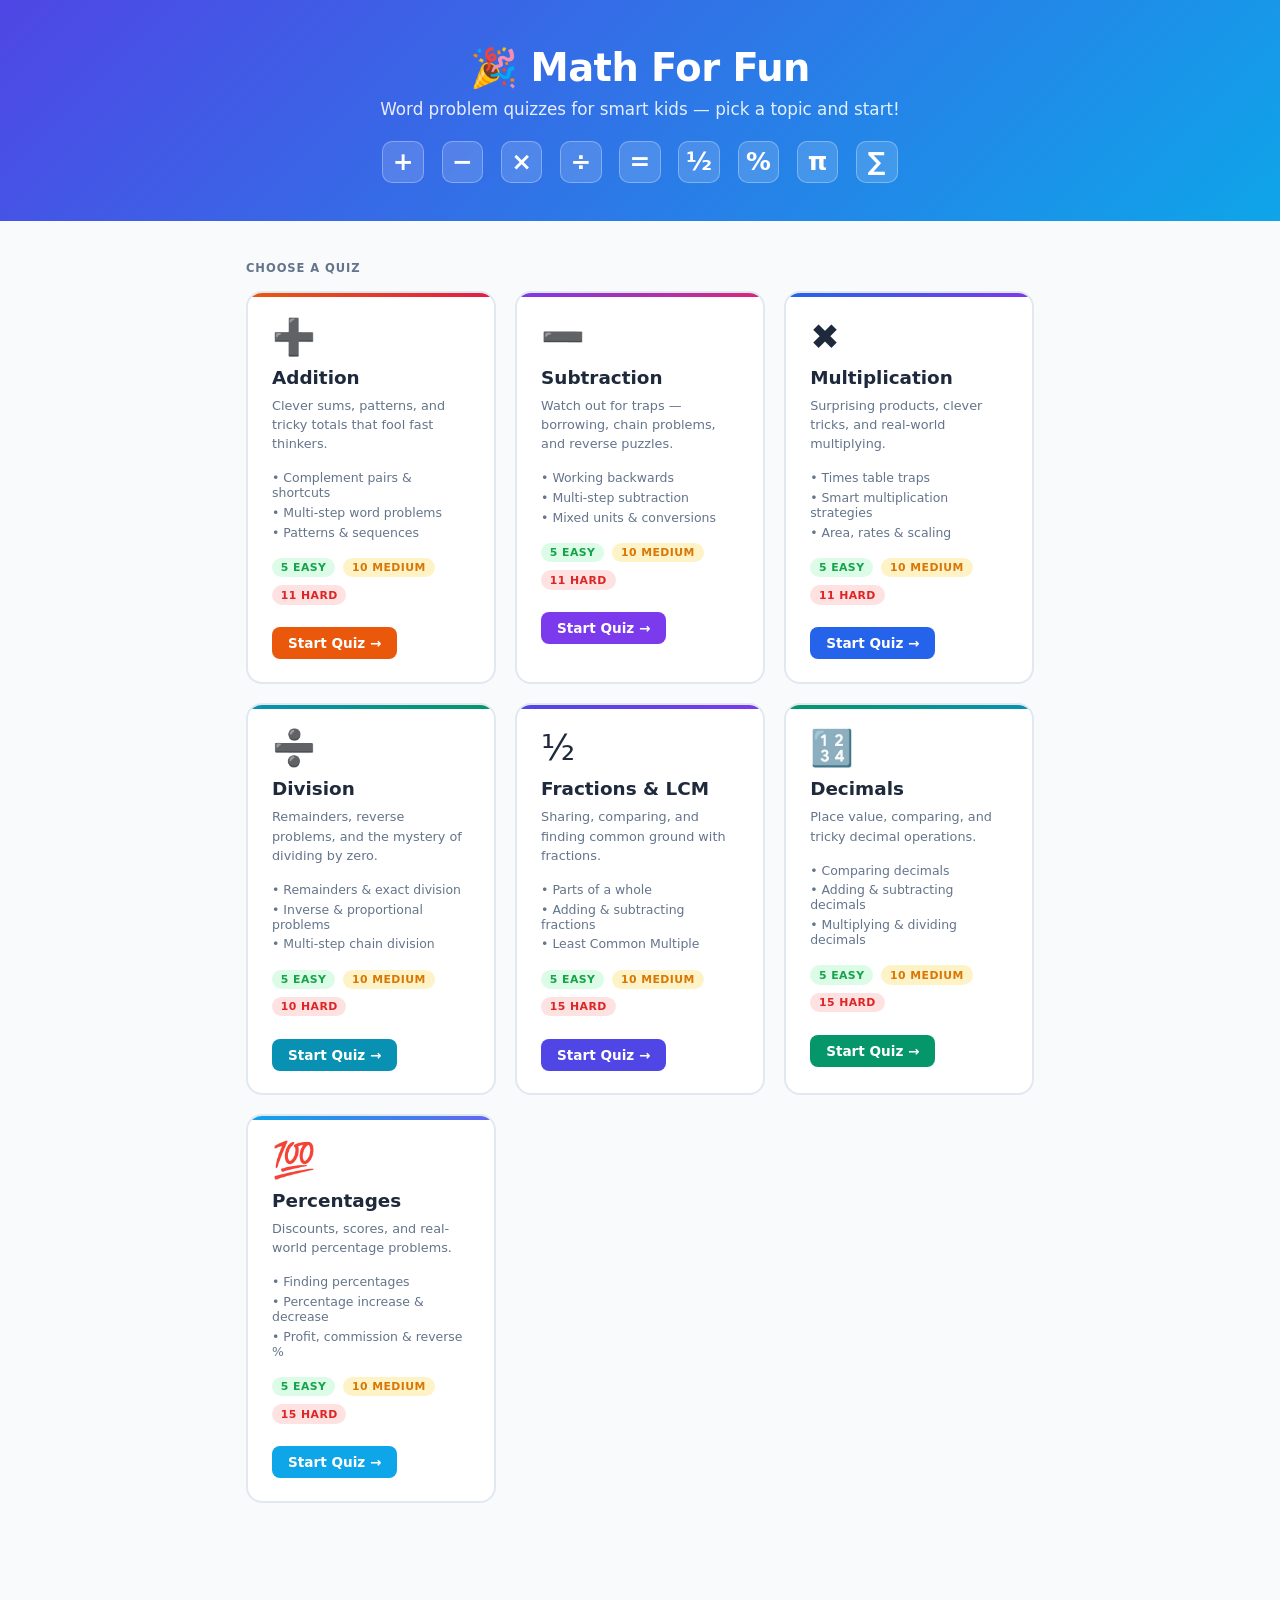
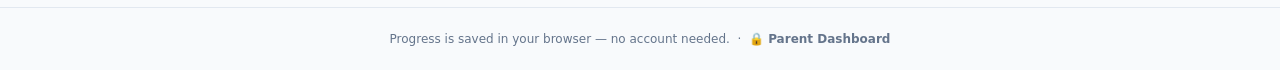
==== commit 012c179c: "Rename site title from Math Champions to Math For Fun Co-Authored-By: Claude Sonnet 4.6 <noreply@ant" ====
--- a/index.html
+++ b/index.html
@@ -3,13 +3,13 @@
 <head>
   <meta charset="UTF-8" />
   <meta name="viewport" content="width=device-width, initial-scale=1.0" />
-  <title>Math Champions</title>
+  <title>Math For Fun</title>
   <link rel="stylesheet" href="css/main.css" />
 </head>
 <body class="landing">
 
 <header class="landing-header">
-  <h1>🏆 Math Champions</h1>
+  <h1>🎉 Math For Fun</h1>
   <p>Word problem quizzes for smart kids — pick a topic and start!</p>
   <div class="symbol-row">
     <div class="sym">+</div>
--- a/css/main.css
+++ b/css/main.css
@@ -1,5 +1,5 @@
 /* ══════════════════════════════════════════════════════════════
-   Math Champions — Shared Styles
+   Math For Fun — Shared Styles
    Used by: index.html, quiz.html, parents.html
    ══════════════════════════════════════════════════════════════ */
 
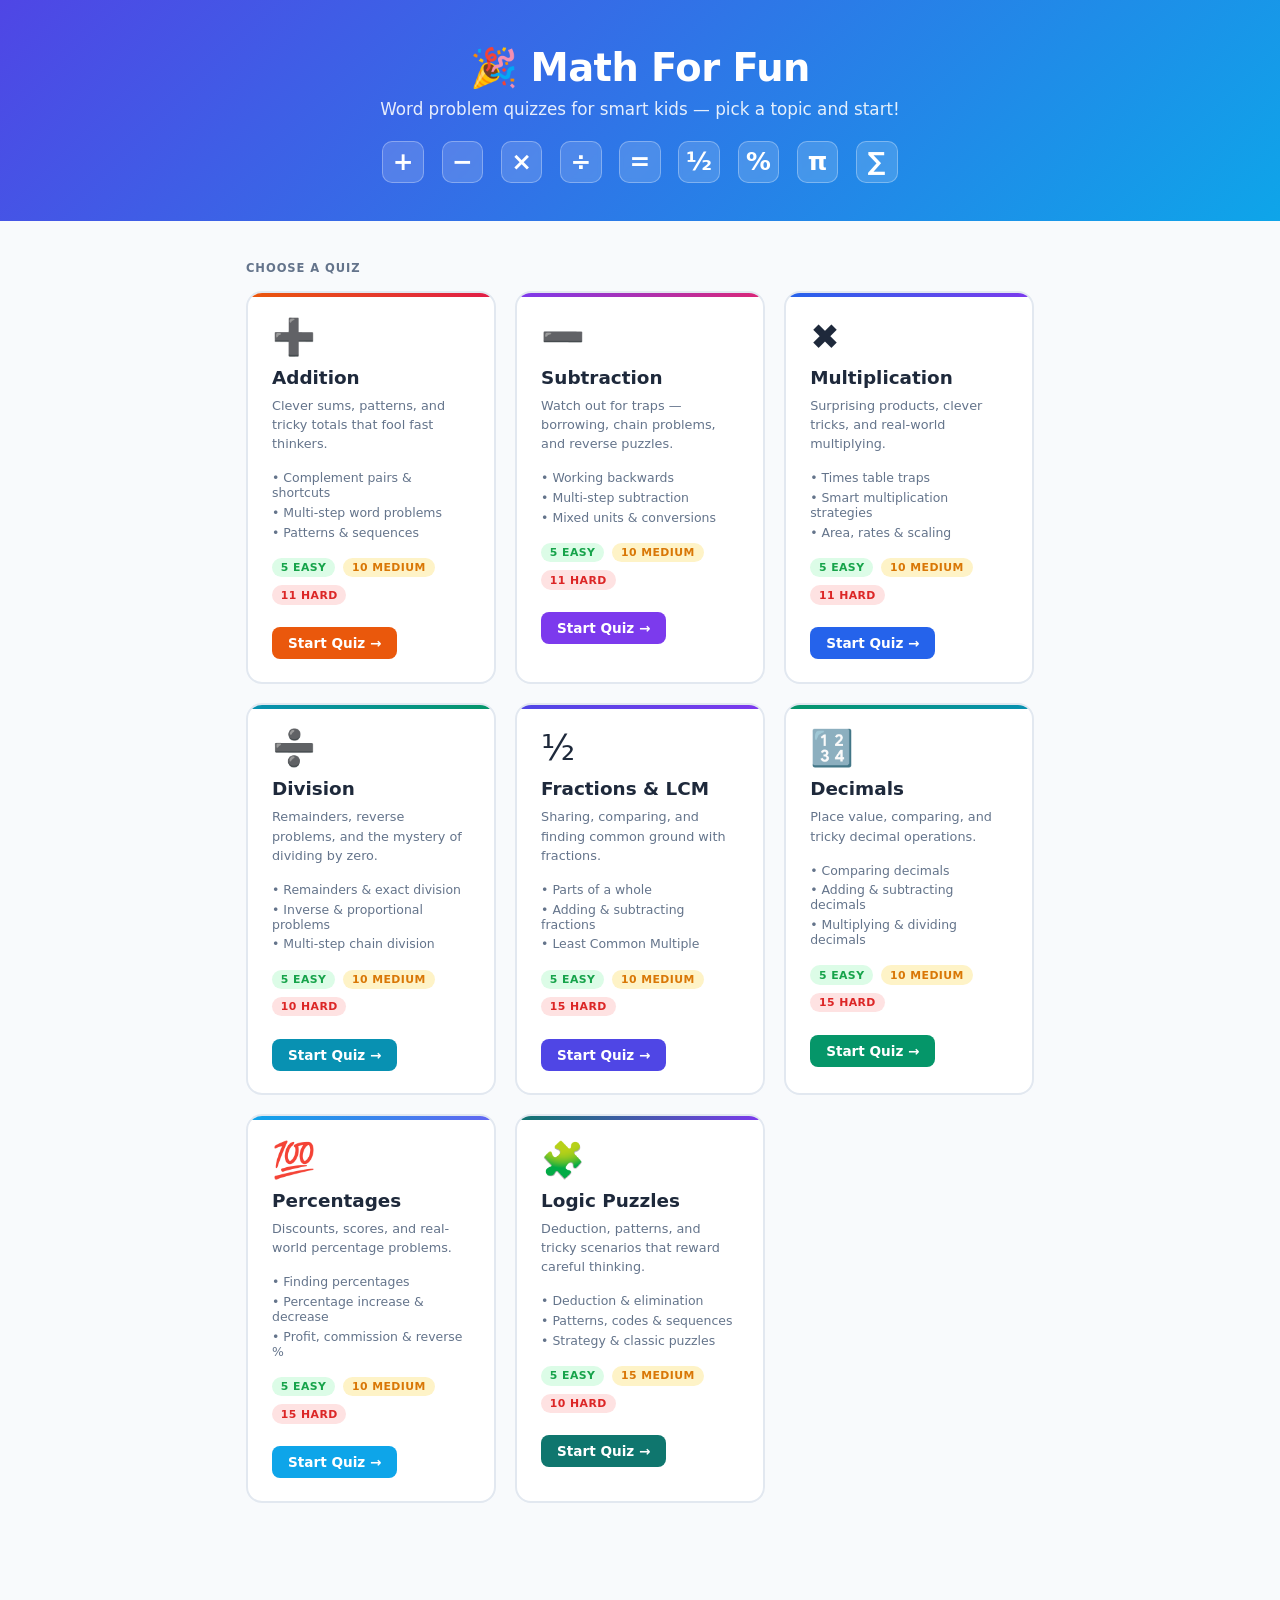
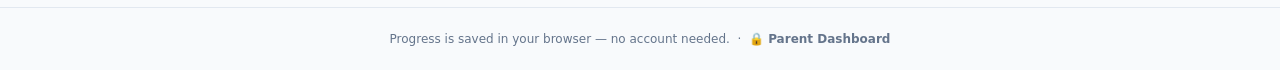
==== commit 37f4e034: "Add Logic Puzzles section with 30 scenario-based puzzles 30 puzzles (5 easy, 15 medium, 10 hard) cov" ====
--- a/index.html
+++ b/index.html
@@ -147,6 +147,23 @@
       <span class="card-cta">Start Quiz →</span>
     </a>
 
+    <a class="quiz-card logic" href="quiz.html?subject=logic">
+      <div class="card-icon">🧩</div>
+      <div class="card-title">Logic Puzzles</div>
+      <div class="card-subtitle">Deduction, patterns, and tricky scenarios that reward careful thinking.</div>
+      <ul class="topics-list">
+        <li>Deduction &amp; elimination</li>
+        <li>Patterns, codes &amp; sequences</li>
+        <li>Strategy &amp; classic puzzles</li>
+      </ul>
+      <div class="card-meta">
+        <span class="meta-tag tag-easy">5 Easy</span>
+        <span class="meta-tag tag-medium">15 Medium</span>
+        <span class="meta-tag tag-hard">10 Hard</span>
+      </div>
+      <span class="card-cta">Start Quiz →</span>
+    </a>
+
   </div>
 </main>
 
--- a/css/main.css
+++ b/css/main.css
@@ -145,6 +145,7 @@
 .quiz-card.fractions::before      { background: linear-gradient(90deg, #4f46e5, #7c3aed); }
 .quiz-card.decimals::before       { background: linear-gradient(90deg, #059669, #0891b2); }
 .quiz-card.percentages::before    { background: linear-gradient(90deg, #0ea5e9, #6366f1); }
+.quiz-card.logic::before          { background: linear-gradient(90deg, #0f766e, #7c3aed); }
 
 .quiz-card:hover { transform: translateY(-3px); box-shadow: 0 8px 24px rgba(0,0,0,0.1); }
 .quiz-card.addition:hover       { border-color: #fdba74; }
@@ -154,6 +155,7 @@
 .quiz-card.fractions:hover      { border-color: #a5b4fc; }
 .quiz-card.decimals:hover       { border-color: #6ee7b7; }
 .quiz-card.percentages:hover    { border-color: #7dd3fc; }
+.quiz-card.logic:hover          { border-color: #5eead4; }
 
 .card-icon     { font-size: 2.2rem; line-height: 1; margin-bottom: 0.3rem; }
 .card-title    { font-size: 1.15rem; font-weight: 800; }
@@ -191,6 +193,7 @@
 .quiz-card.fractions      .card-cta { background: #4f46e5; }
 .quiz-card.decimals       .card-cta { background: #059669; }
 .quiz-card.percentages    .card-cta { background: #0ea5e9; }
+.quiz-card.logic          .card-cta { background: #0f766e; }
 
 .topics-list { list-style: none; margin-top: 0.4rem; }
 .topics-list li { font-size: 0.78rem; color: var(--muted); padding: 0.15rem 0; }
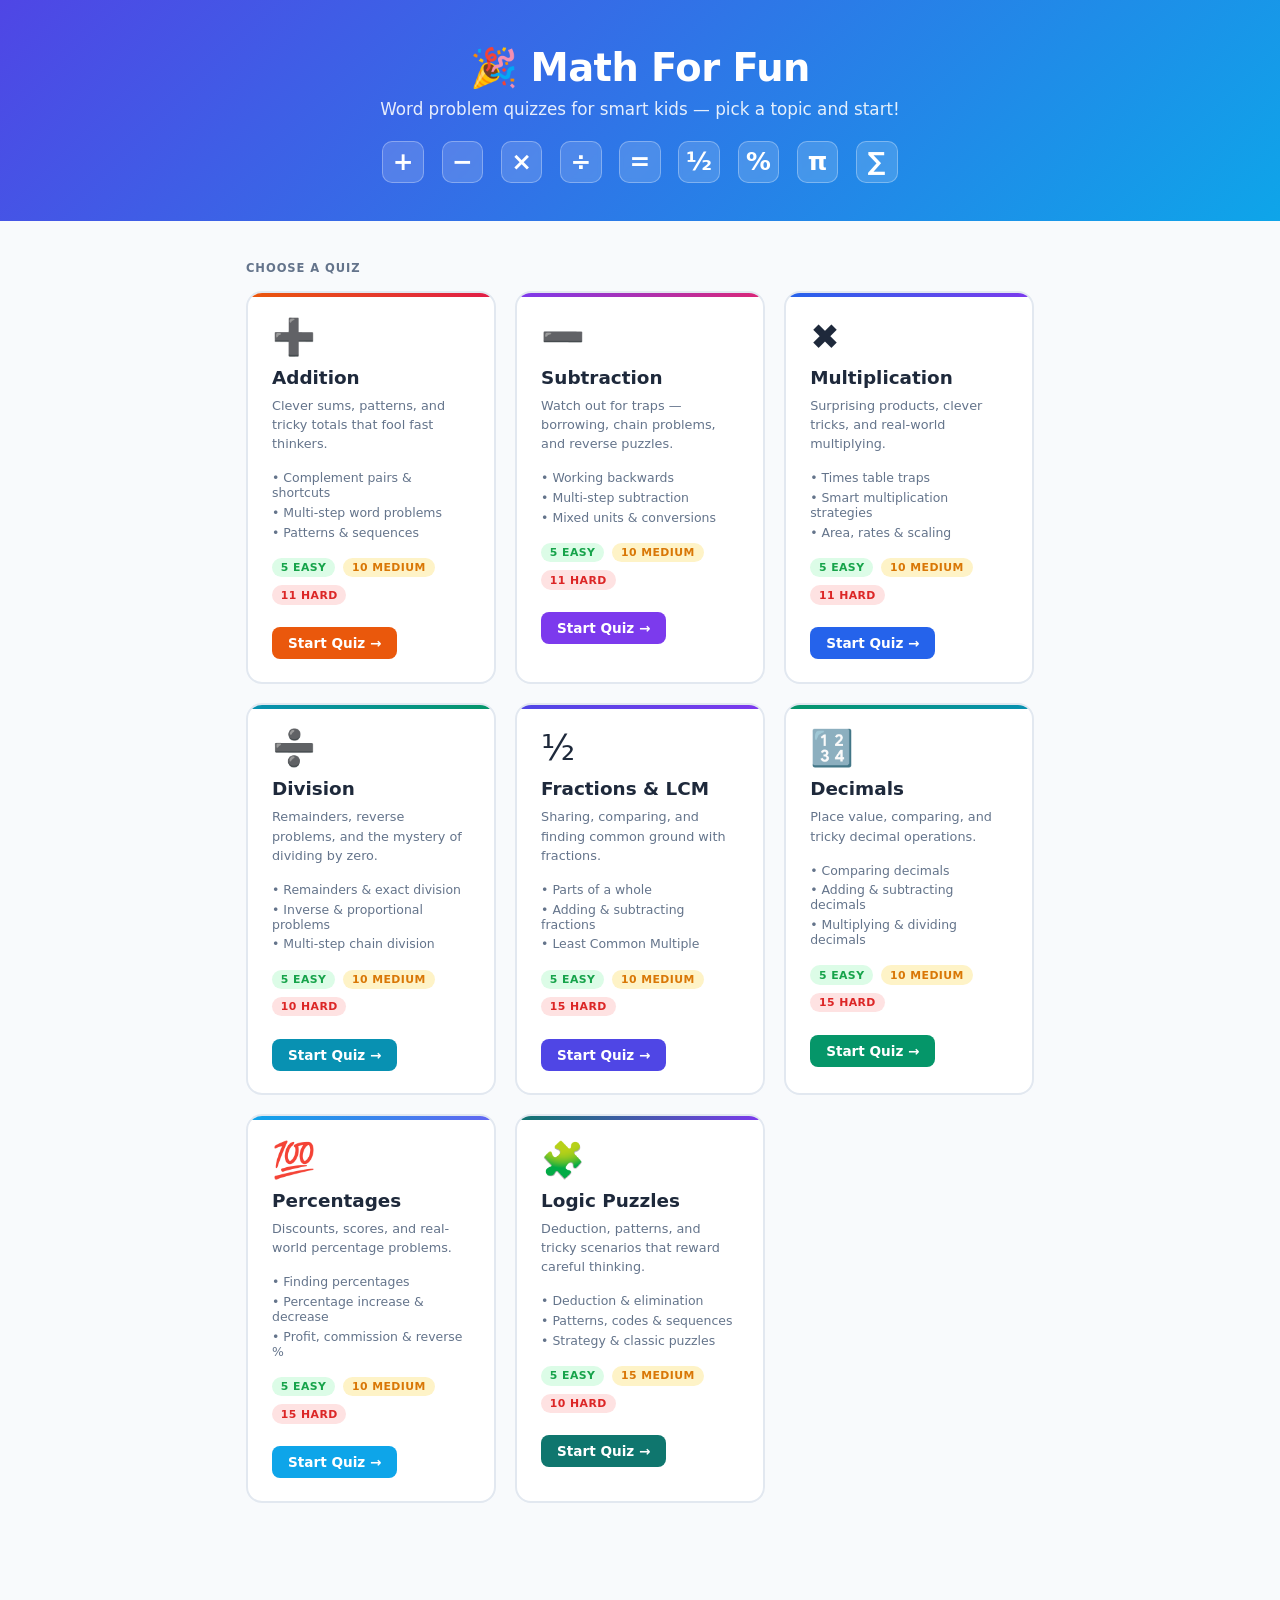
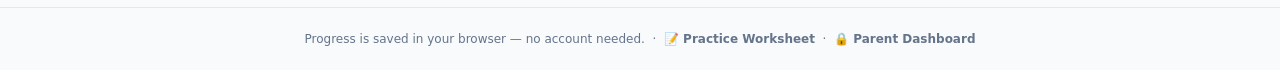
==== commit 81532819: "Add paper-style arithmetic worksheet generator New standalone worksheet.html: notebook-paper themed " ====
--- a/index.html
+++ b/index.html
@@ -169,6 +169,7 @@
 
 <footer>
   Progress is saved in your browser — no account needed. &nbsp;·&nbsp;
+  <a href="worksheet.html" style="color:inherit;font-weight:600;text-decoration:none;">📝 Practice Worksheet</a> &nbsp;·&nbsp;
   <a href="parents.html" style="color:inherit;font-weight:600;text-decoration:none;">🔒 Parent Dashboard</a>
 </footer>
 
